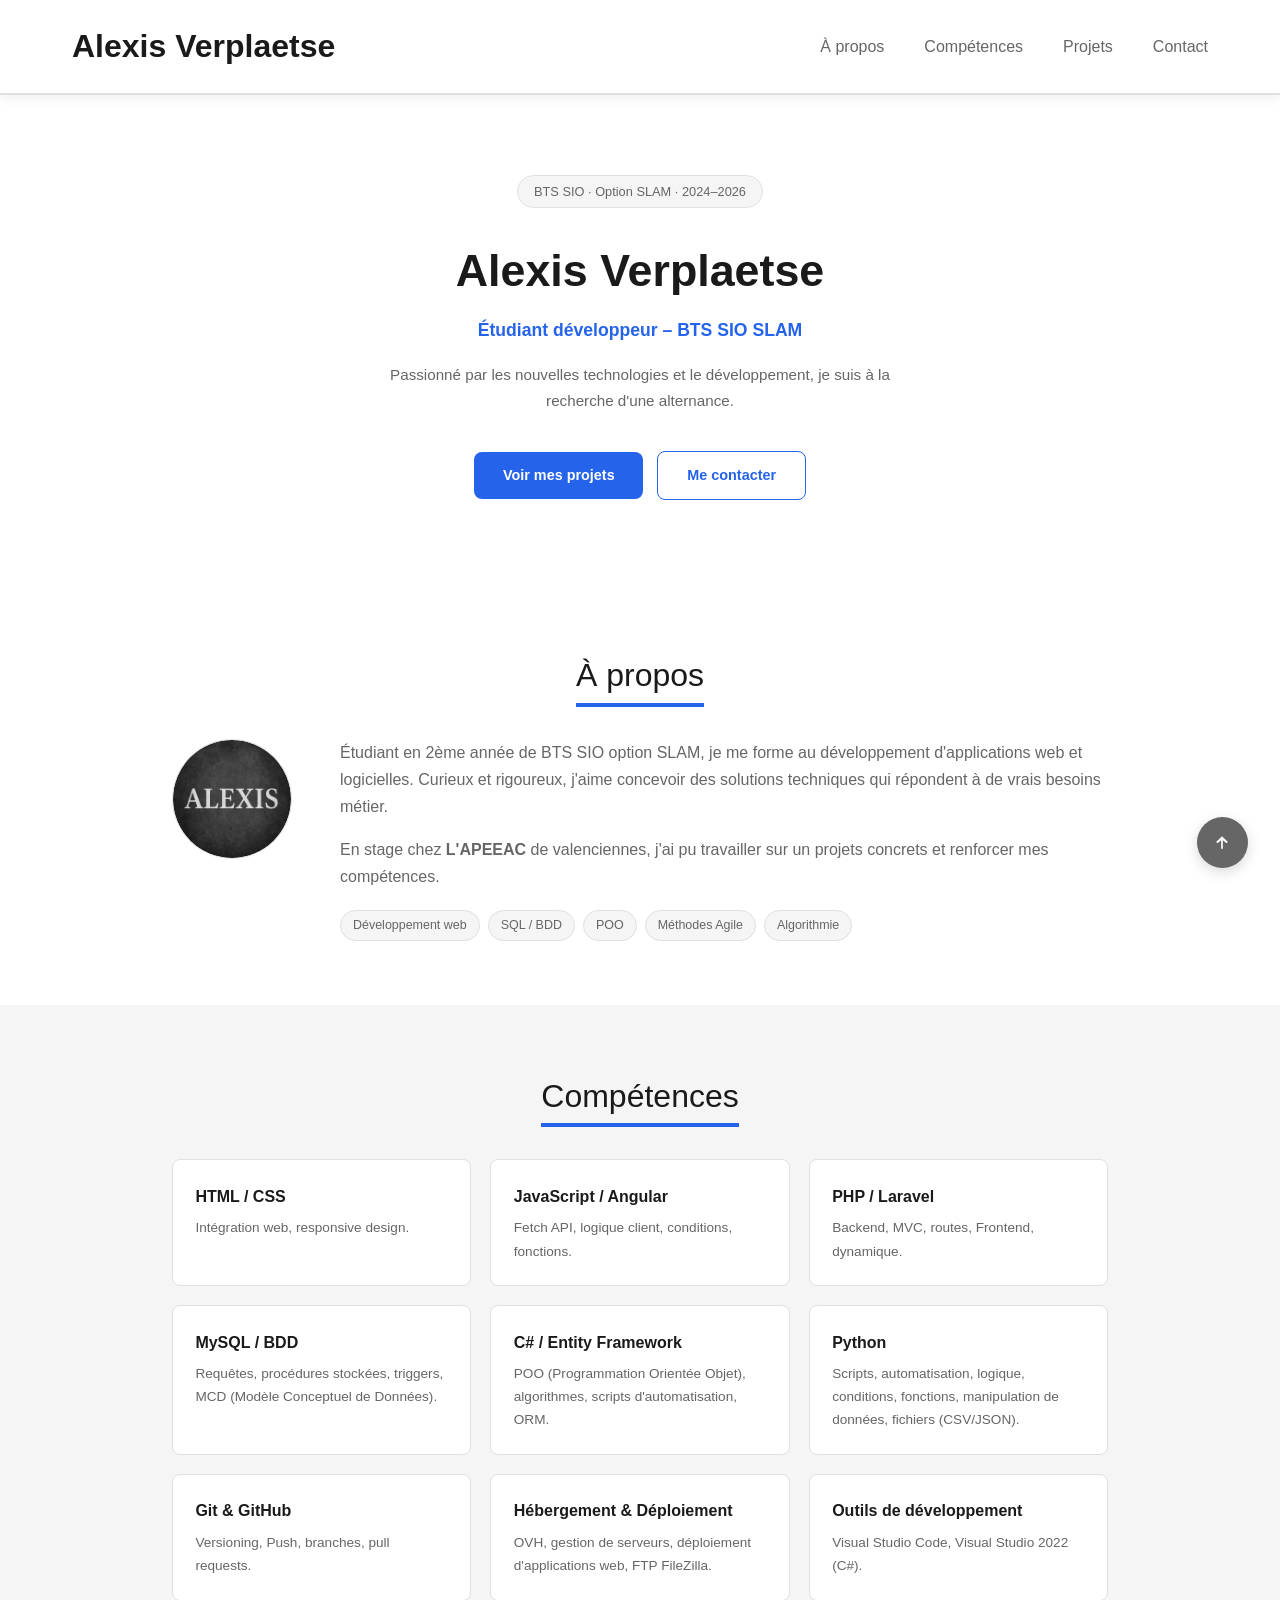
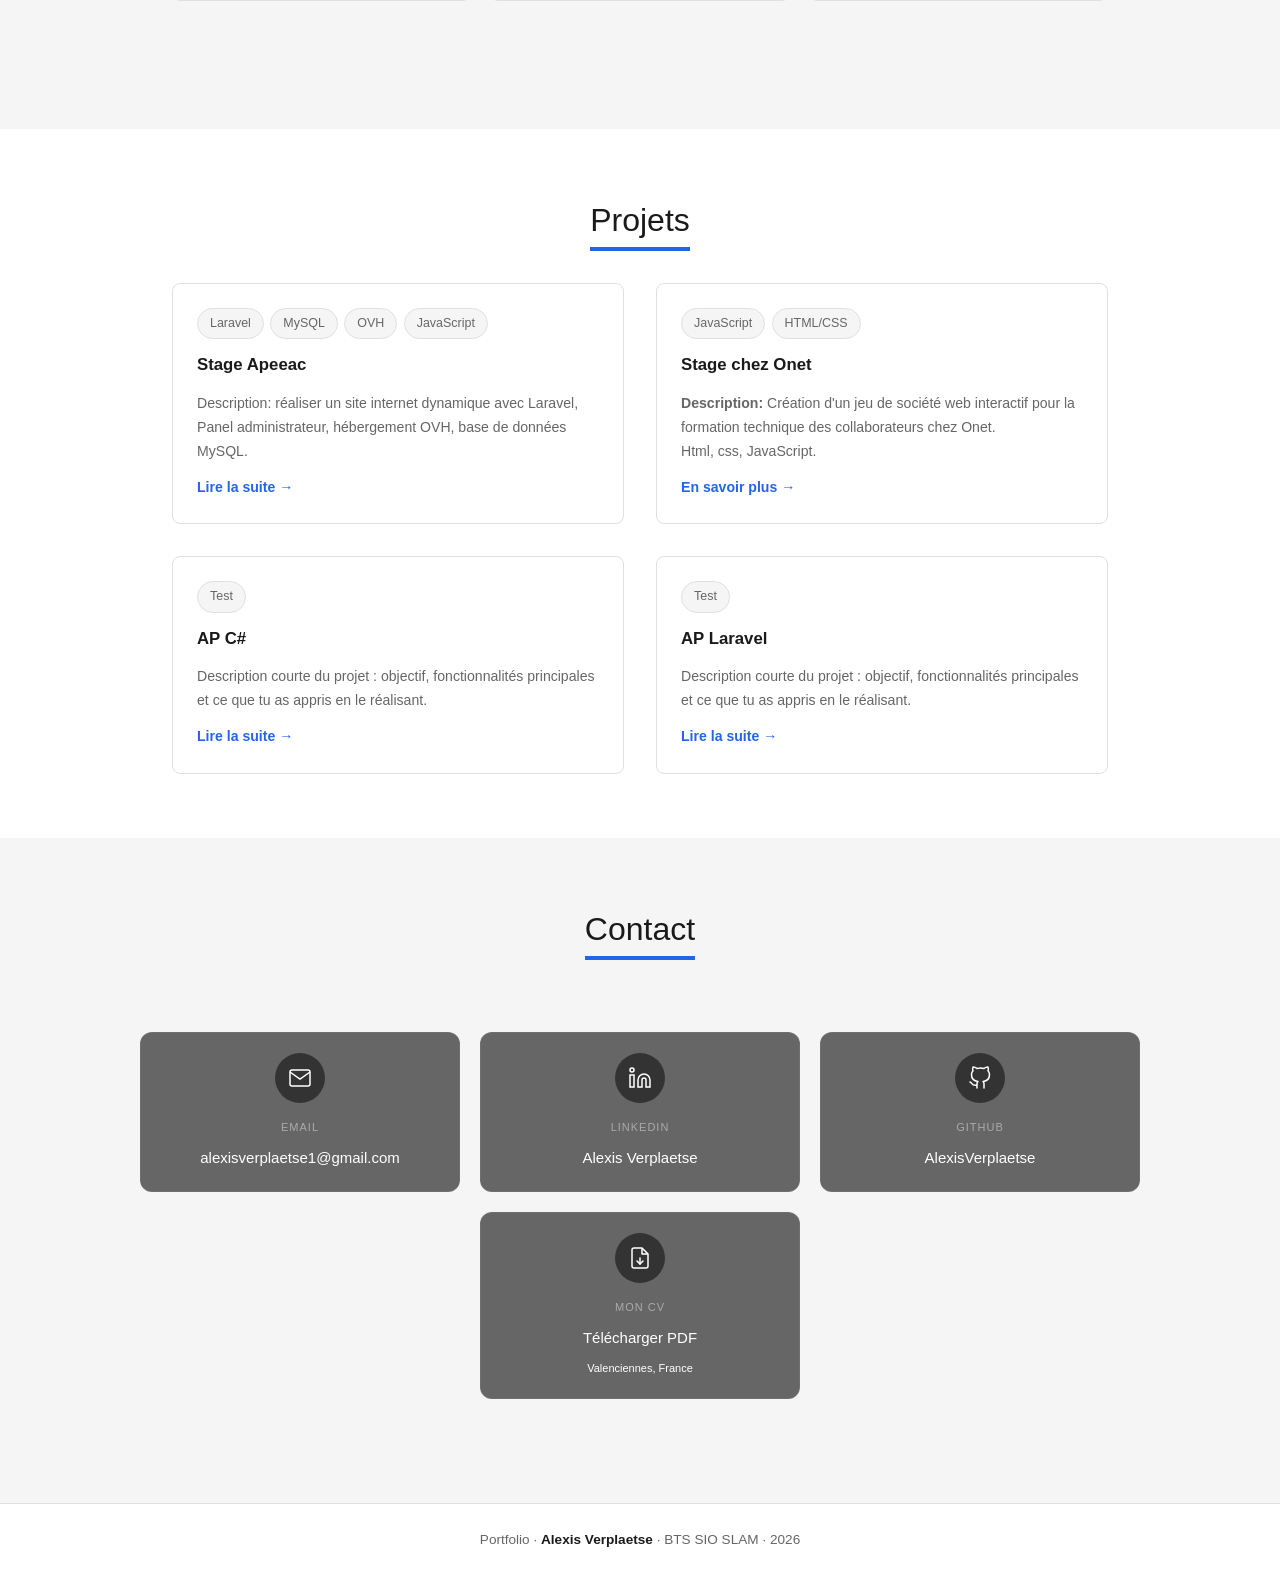
==== index.html @ 1837bb07 "ajout du projet ap laravel" ====
<!DOCTYPE html>
<html lang="fr">
<head>
  <meta charset="UTF-8" />
  <meta name="viewport" content="width=device-width, initial-scale=1.0" />
  <title>Portfolio – Alexis Verplaetse</title>

  <link id="theme-link" rel="stylesheet" href="style/style.css" />
  <meta name="description" content="Portfolio de Alexis Verplaetse, développeur web.">
  <meta name="keywords" content="portfolio, développeur web, Alexis Verplaetse">
  <meta name="author" content="Alexis Verplaetse">
</head>
<body>

  <!-- NAVIGATION -->
  <nav>
    <div class="nav-inner">
      <span class="nav-logo">Alexis Verplaetse</span>
      <ul>
        <li><a href="#apropos">À propos</a></li>
        <li><a href="#competences">Compétences</a></li>
        <li><a href="#projets">Projets</a></li>
        <li><a href="#contact">Contact</a></li>
      </ul>
    </div>
  </nav>

  <!-- HERO -->
  <header id="hero">
    <p class="hero-badge">BTS SIO · Option SLAM · 2024–2026</p>
    <h1>Alexis Verplaetse</h1>
    <p class="hero-sub">Étudiant développeur – BTS SIO SLAM</p>
    <p class="hero-desc">Passionné par les nouvelles technologies et le développement, je suis à la recherche d'une alternance.</p>
    <a href="#projets" class="btn">Voir mes projets</a>
    <a href="#contact" class="btn btn-outline">Me contacter</a>
  </header>

  <!-- À PROPOS -->
  <section id="apropos">
    <h2>À propos</h2>
    <div class="apropos-inner">
      <div class="avatar"><img src="image/Alexis.png" alt="Alexis Verplaetse"></div>
      <div>
        <p>Étudiant en 2ème année de BTS SIO option SLAM, je me forme au développement
          d'applications web et logicielles. Curieux et rigoureux, j'aime concevoir
          des solutions techniques qui répondent à de vrais besoins métier.</p>
        <p>En stage chez <strong>L'APEEAC</strong> de valenciennes, j'ai pu
          travailler sur un projets concrets et renforcer mes compétences.</p>
        <div class="tags">
          <span class="tag">Développement web</span>
          <span class="tag">SQL / BDD</span>
          <span class="tag">POO</span>
          <span class="tag">Méthodes Agile</span>
          <span class="tag">Algorithmie</span>
        </div>
      </div>
    </div>
  </section>

  <!-- COMPÉTENCES -->
  <section id="competences" class="section-alt">
    <h2>Compétences</h2>
    <div class="skills-grid">

      <div class="skill-card">
        <h3>HTML / CSS</h3>
        <p>Intégration web, responsive design.</p>
      </div>

      <div class="skill-card">
        <h3>JavaScript / Angular</h3>
        <p>Fetch API, logique client, conditions, fonctions.</p>
      </div>

      <div class="skill-card">
        <h3>PHP / Laravel</h3>
        <p>Backend, MVC, routes, Frontend, dynamique.</p>
      </div>

      <div class="skill-card">
        <h3>MySQL / BDD</h3>
        <p>Requêtes, procédures stockées, triggers, MCD (Modèle Conceptuel de Données).</p>
      </div>

      <div class="skill-card">
        <h3>C# / Entity Framework</h3>
        <p>POO (Programmation Orientée Objet), algorithmes, scripts d'automatisation, ORM.</p>
      </div>

      <div class="skill-card">
        <h3>Python</h3>
        <p>Scripts, automatisation, logique, conditions, fonctions, manipulation de données, fichiers (CSV/JSON).</p>
      </div>

      <div class="skill-card">
        <h3>Git & GitHub</h3>
        <p>Versioning, Push, branches, pull requests.</p>
      </div>

      <div class="skill-card">
        <h3>Hébergement & Déploiement</h3>
        <p>OVH, gestion de serveurs, déploiement d'applications web, FTP FileZilla.</p>
      </div>

      <div class="skill-card">
        <h3>Outils de développement</h3>
        <p>Visual Studio Code, Visual Studio 2022 (C#).</p>
      </div>

    </div>
  </section>

  <!-- PROJETS -->
  <section id="projets">
    <h2>Projets</h2>
    <div class="projects-grid">

      <div class="project-card">
        <div class="project-tags">
          <span class="tag">Laravel</span>
          <span class="tag">MySQL</span>
          <span class="tag">OVH</span>
          <span class="tag">JavaScript</span>
        </div>
        <h3>Stage Apeeac</h3>
        <p>Description: réaliser un site internet dynamique avec Laravel, Panel administrateur, hébergement OVH, base de données MySQL.</p>
        <a class="link" onclick="openModal('modal1')">Lire la suite →</a>
      </div>

      <div class="project-card">
        <div class="project-tags">
          <span class="tag">JavaScript</span>
          <span class="tag">HTML/CSS</span>
        </div>
        <h3>Stage chez Onet</h3>
        <p>
          <strong>Description:</strong> Création d'un jeu de société web interactif pour la formation technique des collaborateurs chez Onet.<br>
          Html, css, JavaScript.
        </p>
        <a class="link" onclick="openModal('modal2')">En savoir plus →</a>
      </div>

      <div class="project-card">
        <div class="project-tags">
          <span class="tag">Test</span>
        </div>
        <h3>AP C#</h3>
        <p>Description courte du projet : objectif, fonctionnalités principales
          et ce que tu as appris en le réalisant.</p>
        <a class="link" onclick="openModal('modal3')">Lire la suite →</a>
      </div>

      <div class="project-card">
        <div class="project-tags">
          <span class="tag">Test</span>
        </div>
        <h3>AP Laravel</h3>
        <p>Description courte du projet : objectif, fonctionnalités principales
          et ce que tu as appris en le réalisant.</p>
        <a class="link" onclick="openModal('modal4')">Lire la suite →</a>
      </div>

    </div>
  </section>

  <!-- CONTACT -->
  <section id="contact" class="section-alt">
    <h2>Contact</h2>
    <div class="contact-inner">

      <div class="contact-cards">

        <!-- Email -->
        <div class="contact-card" onclick="window.location.href='mailto:alexisverplaetse1@gmail.com'">
          <div class="contact-icon">
            <svg width="22" height="22" viewBox="0 0 24 24" fill="none">
              <path d="M4 4h16c1.1 0 2 .9 2 2v12c0 1.1-.9 2-2 2H4c-1.1 0-2-.9-2-2V6c0-1.1.9-2 2-2z" stroke="white" stroke-width="1.5"/>
              <polyline points="22,6 12,13 2,6" stroke="white" stroke-width="1.5"/>
            </svg>
          </div>
          <p class="contact-label">Email</p>
          <a href="mailto:alexisverplaetse1@gmail.com" class="contact-value">alexisverplaetse1@gmail.com</a>
        </div>

        <!-- LinkedIn -->
        <div class="contact-card" onclick="window.open('https://www.linkedin.com/in/alexis-verplaetse-bba188349/', '_blank')">
          <div class="contact-icon">
            <svg width="22" height="22" viewBox="0 0 24 24" fill="none">
              <path d="M16 8a6 6 0 016 6v7h-4v-7a2 2 0 00-2-2 2 2 0 00-2 2v7h-4v-7a6 6 0 016-6z" stroke="white" stroke-width="1.5"/>
              <rect x="2" y="9" width="4" height="12" stroke="white" stroke-width="1.5"/>
              <circle cx="4" cy="4" r="2" stroke="white" stroke-width="1.5"/>
            </svg>
          </div>
          <p class="contact-label">LinkedIn</p>
          <a href="https://www.linkedin.com/in/alexis-verplaetse-bba188349/" target="_blank" rel="noopener noreferrer" class="contact-value">Alexis Verplaetse</a>
        </div>

        <!-- GitHub -->
        <div class="contact-card" onclick="window.open('https://github.com/AlexisVerplaetse', '_blank')">
          <div class="contact-icon">
            <svg width="22" height="22" viewBox="0 0 24 24" fill="none">
              <path d="M9 19c-5 1.5-5-2.5-7-3m14 6v-3.87a3.37 3.37 0 00-.94-2.61c3.14-.35 6.44-1.54 6.44-7A5.44 5.44 0 0020 4.77 5.07 5.07 0 0019.91 1S18.73.65 16 2.48a13.38 13.38 0 00-7 0C6.27.65 5.09 1 5.09 1A5.07 5.07 0 005 4.77a5.44 5.44 0 00-1.5 3.78c0 5.42 3.3 6.61 6.44 7A3.37 3.37 0 009 18.13V22" stroke="white" stroke-width="1.5" stroke-linecap="round" stroke-linejoin="round"/>
            </svg>
          </div>
          <p class="contact-label">GitHub</p>
          <a href="https://github.com/AlexisVerplaetse" target="_blank" rel="noopener noreferrer" class="contact-value">AlexisVerplaetse</a>
        </div>

        <!-- CV -->
        <div class="contact-card" onclick="window.open('image/Alexis_verplaetse.pdf', '_blank')">
          <div class="contact-icon">
            <svg width="22" height="22" viewBox="0 0 24 24" fill="none">
              <path d="M14 2H6a2 2 0 00-2 2v16a2 2 0 002 2h12a2 2 0 002-2V8z" stroke="white" stroke-width="1.5" stroke-linejoin="round"/>
              <polyline points="14,2 14,8 20,8" stroke="white" stroke-width="1.5" stroke-linejoin="round"/>
              <line x1="12" y1="18" x2="12" y2="12" stroke="white" stroke-width="1.5" stroke-linecap="round"/>
              <polyline points="9,15 12,18 15,15" stroke="white" stroke-width="1.5" stroke-linecap="round" stroke-linejoin="round"/>
            </svg>
          </div>
          <p class="contact-label">Mon CV</p>
          <a href="image/Alexis_verplaetse.pdf" target="_blank" rel="noopener noreferrer" class="contact-value">Télécharger PDF</a>
          <p class="contact-location"> Valenciennes, France</p>
        </div>

      </div>
    </div>
  </section>

  <button id="scrollTopBtn" onclick="scrollToTop()">
    <svg width="75" height="75" viewBox="0 0 24 24">
      <path d="M12 5l7 7-1.4 1.4L13 9.8V20h-2V9.8L6.4 13.4 5 12z"/>
    </svg>
  </button>

  <!-- Easter egg image -->
  <img id="easterImg" src="image/easter_egg/easterImg.jpg" style="display:none; position:fixed; top:50%; left:50%; transform:translate(-50%, -50%); width:100%;">
  <audio id="screamer">
    <source src="image/easter_egg/Scary.mp3" type="audio/mpeg">
    Ton navigateur ne supporte pas l'audio.
  </audio>
  <img id="easterImg2" src="image/easter_egg/meme1.jpg" style="display:none; position:fixed; top:50%; left:50%; transform:translate(-50%, -50%); width:100%;">
  <audio id="memeSound">
    <source src="image/easter_egg/memeSound.mp3" type="audio/mpeg">
    Ton navigateur ne supporte pas l'audio.
  </audio>

  <!-- Les Modal -->

  <!-- Modal1 : Projet Stage APEEAC -->
  <div id="modal1" class="modal">
    <div class="modal-content">

      <span class="close" onclick="closeModal('modal1')">&times;</span>

      <h2>Stage – Développement Web pour l'APEEAC (Valenciennes)</h2>
      <br><br>
      <p>
        <button class="btn" onclick="window.open('https://apeeacvalenciennes.fr/', '_blank')">
          Redirection vers le site de l'APEEAC de Valenciennes
        </button>
      </p>
      <p>
        <br><br>
        Durant mon stage au sein de l'APEEAC de Valenciennes, j'ai participé à la conception et au développement
        d'un site web dynamique permettant de gérer et de publier différentes informations destinées aux utilisateurs.
        <br><br>
        Ce projet m'a permis de mettre en pratique mes compétences en développement web, en gestion de base de données
        ainsi qu'en structuration d'une application complète.
        <br> J'ai également pu découvrir les différentes étapes
        d'un projet réel : analyse des besoins, conception de la base de données, développement et mise en place
        des fonctionnalités.
      </p>

      <p>
        Cette expérience m'a appris à travailler sur un projet concret, à respecter des contraintes techniques
        et organisationnelles, ainsi qu'à collaborer avec une équipe.
      </p>

      <br>

      <h3>Conception de la base de données</h3>

      <p>
        Avant de commencer le développement du site, la base de données a été conçue à l'aide d'un
        <strong>MCD (Modèle Conceptuel de Données)</strong>.
        <br><br>
        Le MCD permet de structurer les informations nécessaires au fonctionnement du site en identifiant
        les différentes entités, leurs attributs ainsi que les relations entre elles.
        <br>Cette étape est essentielle
        pour organiser correctement les données et faciliter le développement de l'application.
      </p>

      <img src="image/apeeac/apeeac_mcd.png" class="modal-image">

      <br>

      <h3>Interface utilisateur</h3>

      <p>
        Le site propose une interface simple et accessible permettant aux utilisateurs de consulter
        les informations disponibles et d'accéder aux différentes fonctionnalités du service.<br>
        Voici un aperçu de la page d'accueil du site du point de vue d'un utilisateur.
      </p>

      <img src="image/apeeac/user_accueil.png" class="modal-image">

      <br>

      <h3>Fonctionnalités dynamiques</h3>

      <p>
        Plusieurs fonctionnalités dynamiques ont été développées afin de permettre l'affichage
        et la gestion des données directement depuis la base de données.
      </p>

      <img src="image/apeeac/dynamique_tableaux.png" class="modal-image">

      <br>

      <h3>Système de petites annonces</h3>

      <p>
        Le site intègre également un système permettant aux utilisateurs de publier et consulter
        des petites annonces via un formulaire dédié.
      </p>

      <img src="image/apeeac/formulaire_anonce.png" class="modal-image">
      <img src="image/apeeac/petite_anonce.png" class="modal-image">
      <img src="image/apeeac/visuel_petiteanonce.png" class="modal-image">

      <br>

      <h3>Interface d'administration</h3>

      <p>
        Une interface d'administration a été développée afin de permettre aux administrateurs de gérer le contenu du site ainsi que les différentes données présentes dans la base de données.<br>
        Cette interface est accessible uniquement aux administrateurs. <br>
        Elle leur permet d'ajouter, de modifier ou de supprimer des visuels pour l'utilisateurs ainsi que de gérer les différentes sections du site. <br>
        Par exemple, les administrateurs peuvent ajouter des archives et des évènements, gérer les petites annonces, ou encore changer les couleurs du site.
      </p>

      <img src="image/apeeac/admin_paneaux.png" class="modal-image">
      <img src="image/apeeac/admin_accueil.png" class="modal-image">

    </div>
  </div>

  <!-- Modal2 : Projet Stage Onet -->
  <div id="modal2" class="modal">
    <div class="modal-content">

      <span class="close" onclick="closeModal('modal2')">&times;</span>

      <h2>Stage – Développement d'un Jeu de Formation Web pour Onet</h2>
      <br><br>
      <p>
        Durant mon stage de première année au sein d'Onet, groupe spécialisé dans les services de propreté,
        j'ai été chargé de numériser un outil de formation interne.
        <br><br>
        L'objectif était de transformer un support de formation classique en un <strong>jeu de société web interactif</strong>,
        permettant aux collaborateurs de réviser les règles d'hygiène et de sécurité de façon ludique et engageante.
      </p>

      <p>
        Ce projet m'a permis de découvrir les différentes étapes d'un développement web complet :
        analyse des besoins du client, conception de la logique applicative, développement des fonctionnalités
        et livraison d'une solution fonctionnelle dans les délais impartis.
      </p>

      <br>

      <h3>Plateau de jeu et logique de déplacement</h3>

      <p>
        J'ai développé le lancer de dés, le déplacement des pions sur la page web
      </p>

      <img src="image/Onet/Base.PNG" class="modal-image">
      <br><br>
      <p>
        Faire un bouton pour générer un nombre aléatoire entre 1 et 6 pour simuler le lancer de dés et l'afficher à l'écran.
      </p>
      <img src="image/Onet/dee.PNG" class="modal-image">

      <br>

      <h3>Module Quiz</h3>

      <p>
        Un système de questions dynamiques a été intégré au jeu.
        <br><br>
        Les questions sont tirées aléatoirement en fonction de la catégorie choisie.
      </p>

      <img src="image/Onet/question.PNG" class="modal-image"><br><br>
      <p>
        Les réponses sont validées en temps réel, <br>
        ce qui permet un retour immédiat sur les connaissances
        des collaborateurs en matière d'hygiène et de sécurité.
      </p>
      <img src="image/Onet/visuel_question.PNG" class="modal-image">

      <br><br>

      <h3>Tableau des scores</h3>

      <p>
        Afin d'encourager la participation et la compétition entre collègues,
        un classement des scores a été mis en place.
        <br><br>
        Ce tableau permet de suivre les performances de chaque joueur
        et d'animer les sessions de formation de manière conviviale.
      </p>
      <img src="image/Onet/Classement.PNG" class="modal-image">
      <br>

      <h3>Compétences mobilisées</h3>

      <p>
        Ce projet m'a permis de développer plusieurs compétences clés en développement web :
        algorithmique JavaScript, programmation orientée objet, structuration de données,
        ainsi que la gestion d'un projet de A à Z face à un besoin client concret.
        <br><br>
        Il s'agissait de ma première expérience de développement d'une application web complète,
        et elle a constitué une étape fondatrice dans mon apprentissage du développement.
      </p>

    </div>
  </div>

  <!-- Modal3 : Projet -->
  <div id="modal3" class="modal">
    <div class="modal-content">

      <span class="close" onclick="closeModal('modal3')">&times;</span>

      <h2>AP C#</h2>
      <br><br>
      <p>
        Description courte du projet : objectif, fonctionnalités principales
        et ce que tu as appris en le réalisant.
      </p>
      <img src="image/Ap/csharp/Form_con.png" class="modal-image">
      <img src="image/Ap/csharp/Form_liste.png" class="modal-image">

    </div>
  </div>

 <!-- Modal4 : Projet AP Laravel -->
  <div id="modal4" class="modal">
    <div class="modal-content">

      <span class="close" onclick="closeModal('modal4')">&times;</span>

      <h2>AP – Gestion des Praticiens avec Laravel</h2>
      <br><br>

      <p>
        Ce projet a été réalisé dans le cadre d'une activité pratique en deuxième année de BTS SIO.
        <br><br>
        L'objectif était de développer une application web avec le framework <strong>Laravel</strong>,
        connectée à une base de données de praticiens, permettant à un administrateur de gérer
        les informations des praticiens et de calculer automatiquement leur rémunération.
      </p>

      <p>
        Ce projet m'a permis de prendre en main Laravel pour la première fois : routing, contrôleurs,
        modèles Eloquent, vues Blade et gestion de l'authentification. Une expérience concrète du
        développement full-stack avec un framework professionnel.
      </p>

      <br>

      <h3>Connexion administrateur</h3>

      <p>
        L'accès à l'application est sécurisé : seul un administrateur authentifié peut consulter
        et modifier les données des praticiens.
        <br><br>
        La gestion de l'authentification a été mise en place grâce au système intégré de Laravel.
      </p>

      <img src="image/Ap/Laravel/Con_laravel.png" class="modal-image">

      <br>

      <h3>Liste des praticiens</h3>

      <p>
        Une fois connecté, l'administrateur accède à la liste complète des praticiens
        enregistrés dans la base de données.
        <br><br>
        Chaque entrée affiche les informations essentielles du praticien ainsi que son ancienneté.
      </p>

      <img src="image/Ap/Laravel/liste_laravel.png" class="modal-image">

      <br>

      <h3>Modification des années d'ancienneté</h3>

      <p>
        L'administrateur peut modifier les années d'ancienneté de chaque praticien directement
        depuis l'interface.
        <br><br>
        Cette modification entraîne un <strong>recalcul automatique</strong> du salaire mensuel
        et annuel du praticien, selon les règles métier définies.
      </p>

      <img src="image/Ap/Laravel/pers_laravel.png" class="modal-image">

      <br>

      <h3>Démonstration</h3>

      <p>
        Voici une démonstration complète du fonctionnement de l'application,
        de la connexion administrateur jusqu'à la mise à jour des données d'un praticien.
      </p>

      <video autoplay loop muted playsinline>
        <source src="image/gif/AP_laravel.mp4" type="video/mp4">
        Ton navigateur ne supporte pas la vidéo.
      </video>

      <br>

      <h3>Compétences mobilisées</h3>

      <p>
        Ce projet m'a permis d'acquérir de nombreuses compétences en développement web moderne :
        prise en main du framework <strong>Laravel</strong>, structuration d'une application MVC,
        création de vues dynamiques avec <strong>Blade</strong>.
        <br><br>
        Il m'a également confronté à une logique métier concrète : lier des données à des règles
        de calcul automatique, ce qui m'a appris à penser l'architecture d'une application
        au-delà du simple affichage.
      </p>

    </div>
  </div>

  <!-- Fin des modal -->

  <!-- FOOTER -->
  <footer>
    <p>Portfolio · <strong>Alexis Verplaetse</strong> · BTS SIO SLAM · 2026</p>
  </footer>

  <script src="script/script.js"></script>
</body>
</html>
---- style/style.css ----
/* ── VARIABLES ─────────────────────────── */
:root {
  --bg:       #ffffff;
  --violet:   #7c3aed;
  --jaune:    #fbbf24;
  --orange:   #f97316;
  --rose:    #ec4899;
  --vert:    #22c55e;
  --surface:  #f5f5f5;
  --border:   #e0e0e0;
  --text:     #1a1a1a;
  --muted:    #666666;
  --accent:   #2563eb;
  --gris_bleu: #0011ff;
  --accent-dark: #1d4ed8;
  --font:     'Segoe UI', Arial, sans-serif;
  --red:     #e53e3e;
  --black_blue: #1a1a1a;
  --radius:   8px;
  --transition: 0.25s cubic-bezier(0.4, 0, 0.2, 1);
  --shadow:   0 2px 12px rgba(0, 0, 0, 0.08);
}

/* ── RESET ─────────────────────────────── */
*, *::before, *::after {
  margin: 0;
  padding: 0;
  box-sizing: border-box;
}

html {
  scroll-behavior: smooth;
}

body {
  font-family: var(--font);
  font-size: 16px;
  color: var(--text);
  background: var(--bg);
  line-height: 1.7;
}

h2 {
  text-align: center;
  font-size: 2rem;
  font-weight: 500;
  border-bottom: 4px solid var(--accent);
  width: fit-content;
  margin-inline: auto; 
  margin-bottom: 2rem;
}

/* ── NAVIGATION ────────────────────────── */
nav {
  background: var(--bg);
  border-bottom: 2px solid var(--border);
  position: sticky;
  top: 0;
  left: 0;
  width: 100%;
  z-index: 1000;
  box-shadow: var(--shadow);
}

.nav-inner {
  max-width: 1200px;
  margin: 0 auto;
  padding: 1.2rem 2rem;
  display: flex;
  align-items: center;
  justify-content: space-between;
}

.nav-logo {
  font-weight: 700;
  font-size: 2rem;
  color: var(--text);
  text-decoration: none;
}

nav ul {
  list-style: none;
  display: flex;
  gap: 2.5rem;
}

nav a {
  text-decoration: none;
  color: var(--muted);
  font-size: 1rem;
  font-weight: 500;
  transition: color var(--transition);
  position: relative;
}

nav a::after {
  content: '';
  position: absolute;
  bottom: -3px;
  left: 0;
  width: 0;
  height: 2px;
  background: var(--accent);
  transition: width var(--transition);
}

nav a:hover {
  color: var(--text);
}

nav a:hover::after {
  width: 100%;
}

/* ── SECTIONS ──────────────────────────── */
section, header {
  max-width: 1000px;
  margin: 0 auto;
  padding: 4rem 2rem;
}

.section-alt {
  background: var(--surface);
  max-width: 100%;
}

.section-alt > * {
  max-width: 1000px;
  margin-left: auto;
  margin-right: auto;
}



p {
  color: var(--muted);
  margin-bottom: 1rem;
}

/* ── HERO ──────────────────────────────── */
#hero {
  text-align: center;
  padding: 5rem 2rem;
}

.hero-badge {
  display: inline-block;
  background: var(--surface);
  border: 1px solid var(--border);
  border-radius: 100px;
  padding: 0.3rem 1rem;
  font-size: 0.8rem;
  color: var(--muted);
  margin-bottom: 1.5rem;
}

#hero h1 {
  font-size: 2.8rem;
  font-weight: 700;
  color: var(--text);
  margin-bottom: 0.5rem;
}

.hero-sub {
  font-size: 1.1rem;
  color: var(--accent);
  font-weight: 600;
  margin-bottom: 1rem;
}

.hero-desc {
  max-width: 500px;
  margin: 0 auto 2rem;
  font-size: 0.95rem;
}

/* ── BOUTONS ───────────────────────────── */
.btn {
  display: inline-block;
  background: var(--accent);
  color: #fff;
  text-decoration: none;
  padding: 0.7rem 1.8rem;
  border-radius: var(--radius);
  font-size: 0.9rem;
  font-weight: 600;
  border: none;
  cursor: pointer;
  margin: 0.3rem;
  transition: background var(--transition), transform var(--transition), box-shadow var(--transition);
}

.btn:hover {
  background: var(--gris_bleu);
  transform: translateY(-2px);
  box-shadow: 0 4px 14px rgba(37, 99, 235, 0.35);
}

.btn-outline {
  background: transparent;
  color: var(--accent);
  border: 1.5px solid var(--accent);
}

.btn-outline:hover {
  background: var(--accent);
  color: #fff;
}

/* ── À PROPOS ──────────────────────────── */
.apropos-inner {
  display: flex;
  gap: 3rem;
  align-items: flex-start;
}

.avatar {
  background: var(--surface);
  border: 1px solid var(--border);
  border-radius: 50%;
  width: 120px;
  height: 120px;
  display: flex;
  align-items: center;
  justify-content: center;
  flex-shrink: 0;
  overflow: hidden;
}

.avatar img {
  width: 100%;
  height: 100%;
  object-fit: cover;
  border-radius: 50%;
}

.tags {
  display: flex;
  flex-wrap: wrap;
  gap: 0.5rem;
  margin-top: 1.2rem;
}

.tag {
  background: var(--surface);
  border: 1px solid var(--border);
  color: var(--muted);
  font-size: 0.78rem;
  padding: 0.25rem 0.75rem;
  border-radius: 100px;
  transition: border-color var(--transition), color var(--transition);
}

.tag:hover {
  border-color: var(--accent);
  color: var(--accent);
}

/* ── COMPÉTENCES ───────────────────────── */
.skills-grid {
  display: grid;
  grid-template-columns: repeat(auto-fill, minmax(280px, 1fr));
  gap: 1.2rem;
  padding: 0 2rem 4rem;
  max-width: 1000px;
  margin: 0 auto;
}

.skill-card {
  background: var(--bg);
  border: 1px solid var(--border);
  border-radius: var(--radius);
  padding: 1.4rem;
  transition: box-shadow var(--transition), border-color var(--transition), transform var(--transition);
}

.skill-card:hover {
  box-shadow: var(--shadow);
  border-color: var(--accent);
  transform: translateY(-2px);
}

.skill-card h3 {
  font-size: 1rem;
  font-weight: 700;
  color: var(--text);
  margin-bottom: 0.4rem;
}

.skill-card p {
  font-size: 0.85rem;
  margin: 0;
}

/* ── PROJETS ───────────────────────────── */
.projects-grid {
  display: grid;
  grid-template-columns: repeat(auto-fill, minmax(300px, 1fr));
  gap: 2rem;
}

.project-card {
  border: 1px solid var(--border);
  border-radius: var(--radius);
  padding: 1.5rem;
  display: flex;
  flex-direction: column;
  gap: 0.75rem;
  transition: box-shadow var(--transition), border-color var(--transition), transform var(--transition);
}

.project-card:hover {
  box-shadow: var(--shadow);
  border-color: var(--accent);
  transform: translateY(-2px);
}

.project-card h3 {
  font-size: 1.05rem;
  font-weight: 700;
  color: var(--text);
}

.project-card p {
  font-size: 0.88rem;
  flex: 1;
  margin: 0;
}

.project-tags {
  display: flex;
  flex-wrap: wrap;
  gap: 0.4rem;
}

.link {
  color: var(--accent);
  text-decoration: none;
  font-size: 0.88rem;
  font-weight: 600;
  cursor: pointer;
  transition: color var(--transition);
}

.link:hover {
  color: var(--accent-dark);
  text-decoration: underline;
}

/* ── CONTACT ───────────────────────────── */
.contact-inner {
  display: flex;
  flex-direction: column;
  align-items: center;
  gap: 1.5rem;
}

.contact-cards {
  display: flex;
  gap: 20px;
  flex-wrap: wrap;
  justify-content: center;
  margin: 40px 0;
}

.contact-card {
  position: relative;
  background: #666666;
  border: 1px solid rgba(255, 255, 255, 0.06);
  border-radius: 12px;
  padding: 20px 25px;
  width: 20rem;
  text-align: center;
  cursor: pointer;
  overflow: hidden;
  transition: transform 0.3s cubic-bezier(0.4, 0, 0.2, 1),
              box-shadow 0.3s cubic-bezier(0.4, 0, 0.2, 1),
              border-color 0.3s cubic-bezier(0.4, 0, 0.2, 1);
}

.contact-card::before {
  content: "";
  position: absolute;
  inset: 0;
  background: radial-gradient(circle at 50% 0%, rgba(74, 144, 226, 0.2), transparent 70%);
  opacity: 0;
  transition: opacity 0.3s cubic-bezier(0.4, 0, 0.2, 1);
  pointer-events: none;
}

.contact-card:hover {
  transform: translateY(-5px);
  border-color: rgba(74, 144, 226, 0.3);
  box-shadow: 0 8px 24px rgba(0, 0, 0, 0.4), 0 0 20px rgba(74, 144, 226, 0.2);
}

.contact-card:hover::before {
  opacity: 1;
}

.contact-icon {
  background: #333;
  width: 50px;
  height: 50px;
  margin: 0 auto 15px auto;
  display: flex;
  align-items: center;
  justify-content: center;
  border-radius: 50%;
  transition: background 0.3s cubic-bezier(0.4, 0, 0.2, 1),
              transform 0.3s cubic-bezier(0.4, 0, 0.2, 1);
}

.contact-card:hover .contact-icon {
  background: #dddddd;
  transform: scale(1.08);
}

.contact-icon svg {
  stroke: white;
  width: 24px;
  height: 24px;
}

.contact-label {
  font-size: 11px;
  color: #aaa;
  margin: 5px 0;
  text-transform: uppercase;
  letter-spacing: 1px;
}

.contact-value {
  font-size: 15px;
  color: #fff;
  text-decoration: none;
  word-wrap: break-word;
  display: inline-block;
  margin-top: 3px;
  transition: color 0.3s cubic-bezier(0.4, 0, 0.2, 1);
}

.contact-value:hover {
  color: #dddddd;
}

.contact-card .contact-location {
  font-size: 11px;
  color: #ffffff;
  margin: 8px 0 0;
}

/* ── FOOTER ────────────────────────────── */
footer {
  text-align: center;
  padding: 1.5rem 2rem;
  border-top: 1px solid var(--border);
  font-size: 0.85rem;
  color: var(--muted);
}

footer strong {
  color: var(--text);
}

/* ── BOUTON SCROLL TO TOP ───────────────── */
#scrollTopBtn {
  position: fixed;
  bottom: 2rem;
  right: 2rem;
  background: var(--muted);
  color: #fff;
  border: none;
  border-radius: 50%;
  width: 3.2rem;
  height: 3.2rem;
  display: flex;
  align-items: center;
  justify-content: center;
  cursor: pointer;
  box-shadow: 0 4px 14px rgba(0, 0, 0, 0.15);
  transition: background var(--transition), transform var(--transition), box-shadow var(--transition);
}

#scrollTopBtn:hover {
  background: #1a1a1a;
  transform: translateY(-3px);
  box-shadow: 0 6px 18px rgba(0, 0, 0, 0.25);
}

#scrollTopBtn svg {
  fill: white;
  width: 20px;
  height: 20px;
  transition: transform var(--transition);
}

#scrollTopBtn:hover svg {
  transform: translateY(-3px);
}

/* ── MODAL ────────────────────────────── */
.modal {
  display: none;
  position: fixed;
  inset: 0;
  background: rgba(0, 0, 0, 0.8);
  justify-content: center;
  align-items: center;
  padding: 20px;
  z-index: 2000;
  backdrop-filter: blur(4px);
}

.modal.active {
  display: flex;
}

.modal-content {
  background: #fff;
  border-radius: 12px;
  width: 90vw;
  height: 90vh;
  padding: 30px;
  overflow-y: auto;
  position: relative;
  animation: fadeIn 0.3s ease;
  box-shadow: 0 20px 60px rgba(0, 0, 0, 0.3);
}

.modal-content p {
  color: var(--text);
  font-size: 0.95rem;
  margin-bottom: 1.2rem;
  text-align: center;
}

.modal-content h3 {
  font-size: 1.2rem;
  font-weight: 700;
  color: var(--text);
  margin-bottom: 1rem;
  text-align: center;
}

.modal-content h2 {
  text-align: center;
  font-size: 1.6rem;
  font-weight: 700;
  border-bottom: 4px solid var(--accent);
}

.modal-content .modal-image {
  display: block;
  margin: 0 auto;
}

.modal-content video {
  width: 100%;
  max-width: 80%; /* taille max */
  height: auto;
  display: block;
  margin: 20px auto; /* centre la vidéo */
  border-radius: 10px; /* optionnel, plus propre */
}

.close {
  position: absolute;
  top: 15px;
  right: 20px;
  font-size: 28px;
  cursor: pointer;
  color: var(--muted);
  line-height: 1;
  transition: color var(--transition), transform var(--transition);
}

.close:hover {
  color: #e53e3e;
}

@keyframes fadeIn {
  from { transform: translateY(-16px); opacity: 0; }
  to   { transform: translateY(0);     opacity: 1; }
}

.modal-image {
  width: 100%;
  height: 70vh;
  object-fit: contain;
  border-radius: 6px;
  margin-bottom: 20px;
}

/* ── RESPONSIVE ────────────────────────── */
@media (max-width: 900px) {
  .nav-logo { font-size: 1.8rem; }
  nav a { font-size: 1rem; }
  nav ul { gap: 1.5rem; }
  #hero h1 { font-size: 2.2rem; }
  .skills-grid { padding: 0 1rem 2rem; }
}

@media (max-width: 600px) {
  .nav-inner { flex-direction: column; gap: 1rem; padding: 1rem; }
  .nav-logo { font-size: 1.5rem; }
  nav ul { gap: 1rem; flex-wrap: wrap; justify-content: center; }
  nav a { font-size: 0.95rem; }

  #hero { padding: 3rem 1rem; }
  #hero h1 { font-size: 1.8rem; }
  .hero-sub { font-size: 1rem; }

  section, header { padding: 2.5rem 1rem; }
  .apropos-inner { flex-direction: column; gap: 1.5rem; }
  .skills-grid { grid-template-columns: 1fr; padding: 0 0 2rem; }
  .projects-grid { grid-template-columns: 1fr; }

  #scrollTopBtn { width: 2.8rem; height: 2.8rem; bottom: 1rem; right: 1rem; }
  .modal-content { width: 100vw; height: 100vh; border-radius: 0; padding: 20px 15px; }
  .modal-image { height: 40vh; }
}

@media (max-width: 400px) {
  #hero h1 { font-size: 1.5rem; }
  .btn { padding: 0.6rem 1.2rem; font-size: 0.85rem; }
  nav ul { gap: 0.6rem; }
}

@keyframes pop {
  0%   { transform: translate(-50%, -50%) scale(0); }
  100% { transform: translate(-50%, -50%) scale(1); }
}
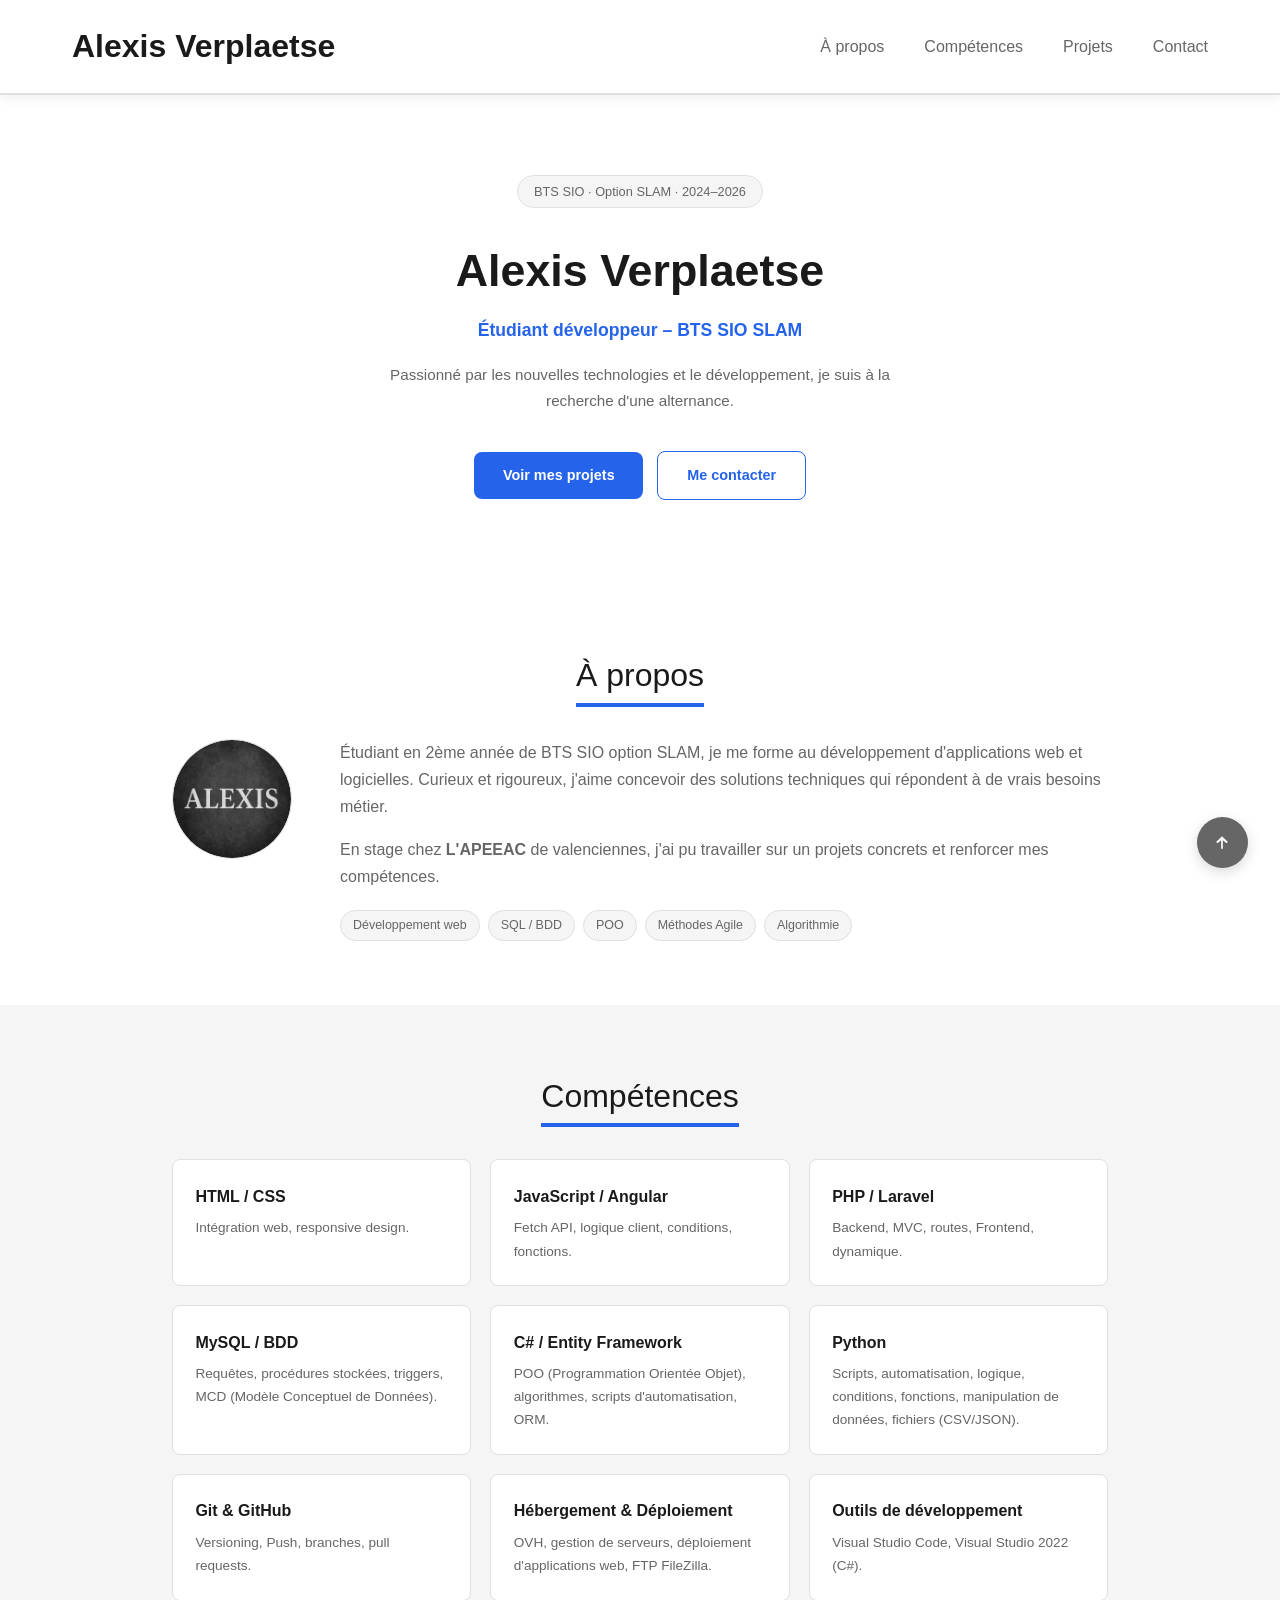
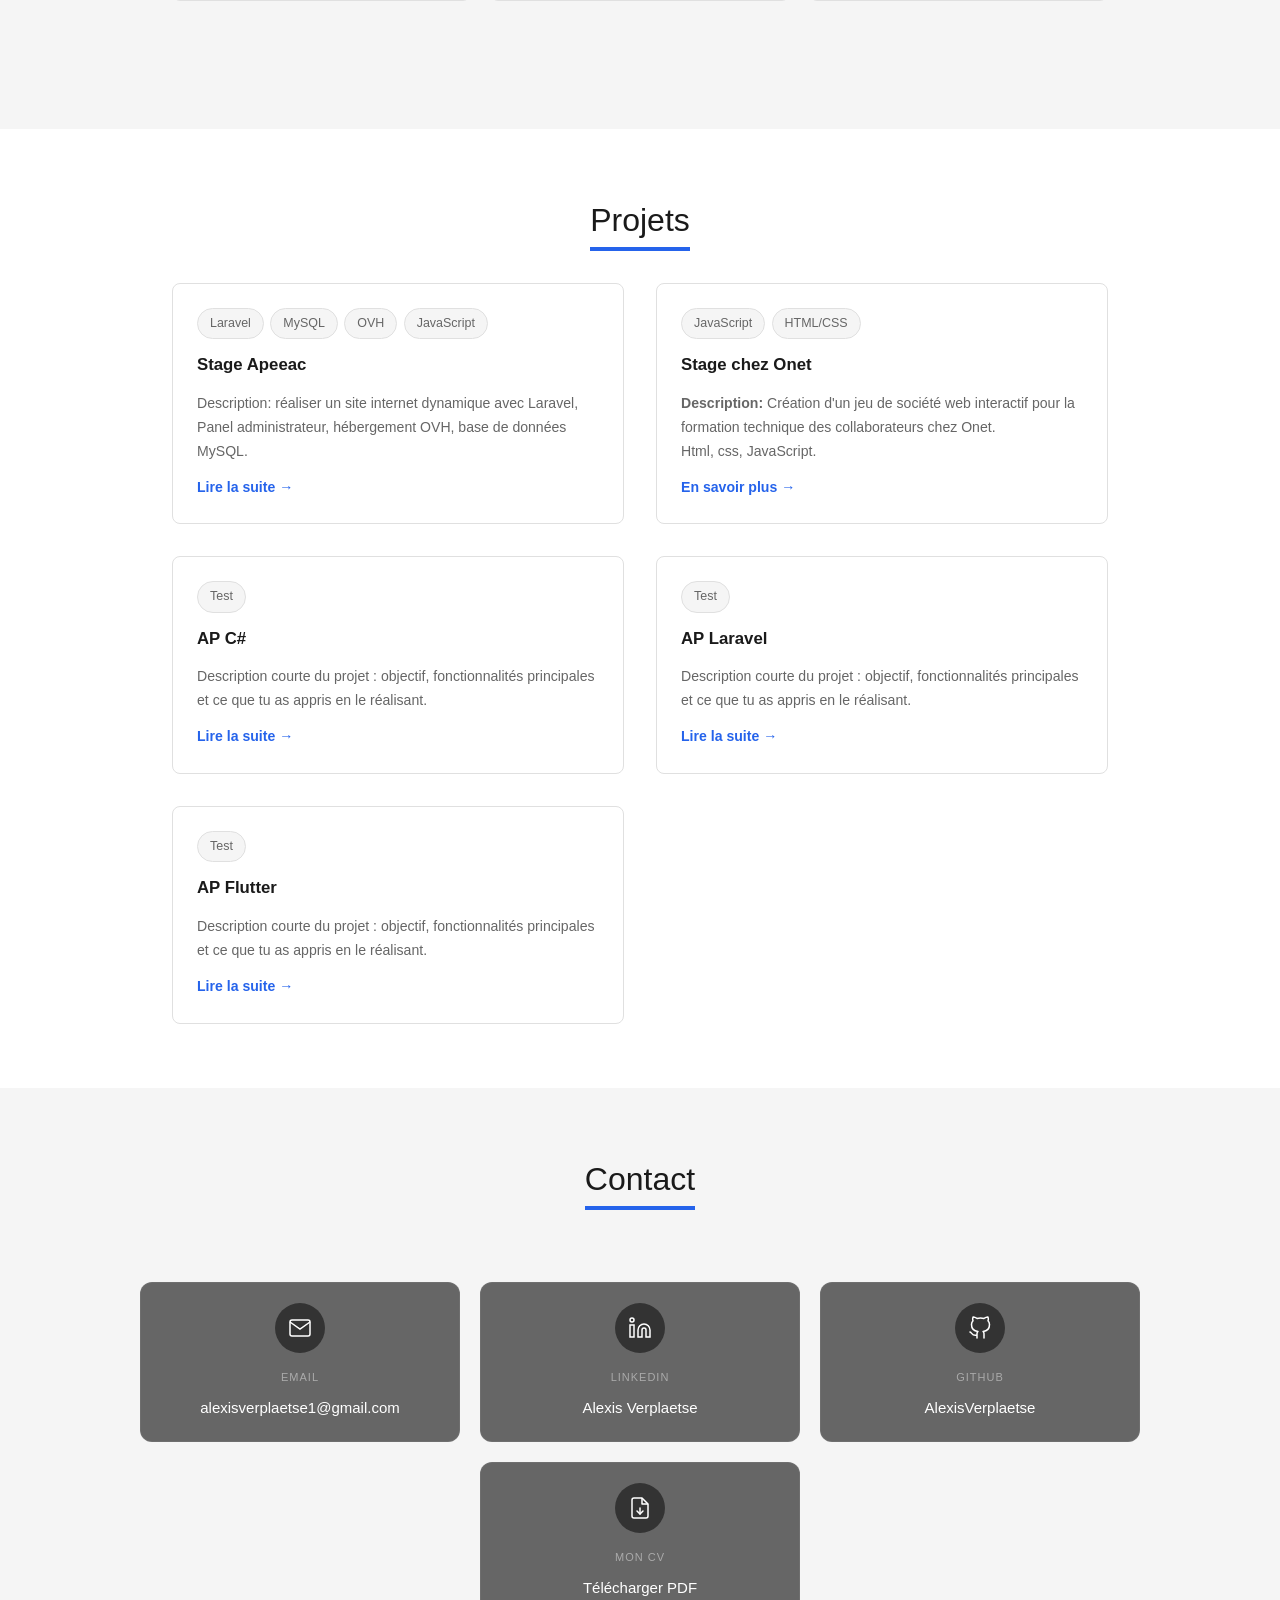
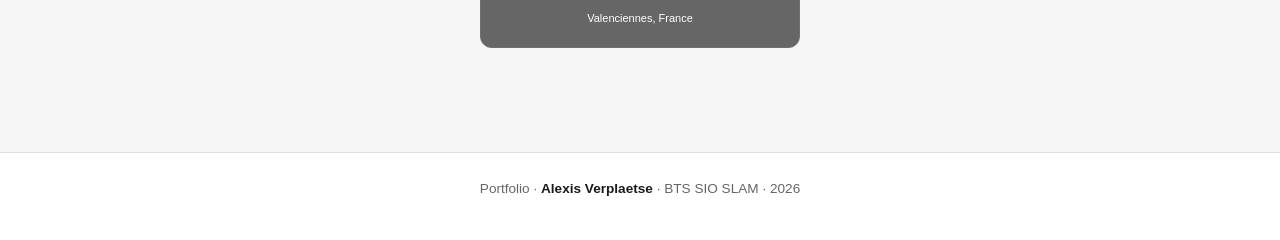
==== commit 5188ac5f: "ajout de modal et d'info" ====
--- a/index.html
+++ b/index.html
@@ -160,6 +160,17 @@
         <a class="link" onclick="openModal('modal4')">Lire la suite →</a>
       </div>
 
+
+      <div class="project-card">
+        <div class="project-tags">
+          <span class="tag">Test</span>
+        </div>
+        <h3>AP Flutter</h3>
+        <p>Description courte du projet : objectif, fonctionnalités principales
+          et ce que tu as appris en le réalisant.</p>
+        <a class="link" onclick="openModal('modal5')">Lire la suite →</a>
+      </div>
+
     </div>
   </section>
 
@@ -427,23 +438,99 @@
     </div>
   </div>
 
-  <!-- Modal3 : Projet -->
-  <div id="modal3" class="modal">
-    <div class="modal-content">
-
-      <span class="close" onclick="closeModal('modal3')">&times;</span>
-
-      <h2>AP C#</h2>
-      <br><br>
-      <p>
-        Description courte du projet : objectif, fonctionnalités principales
-        et ce que tu as appris en le réalisant.
-      </p>
-      <img src="image/Ap/csharp/Form_con.png" class="modal-image">
-      <img src="image/Ap/csharp/Form_liste.png" class="modal-image">
-
-    </div>
+<!-- Modal3 : Projet AP C# -->
+<div id="modal3" class="modal">
+  <div class="modal-content">
+
+    <span class="close" onclick="closeModal('modal3')">&times;</span>
+
+    <h2>AP – Gestion des Congés en C# / Windows Forms</h2>
+    <br><br>
+
+    <p>
+      Ce projet a été réalisé dans le cadre d'une activité pratique en deuxième année de BTS SIO.
+      <br><br>
+      L'objectif était de développer une application <strong>Windows Forms</strong> en <strong>C#</strong>
+      permettant de gérer les demandes de congés des praticiens.
+      <br>L'application distingue deux rôles : <strong>Praticien</strong> et <strong>Administrateur RH</strong>,
+      chacun disposant d'un espace dédié.
+    </p>
+
+    <p>
+      Ce projet m'a permis de mettre en pratique la <strong>programmation orientée objet</strong>,
+      la connexion à une base de données via <strong>Entity Framework</strong>,
+      ainsi que la conception d'une interface graphique avec <strong>Windows Forms</strong>.
+    </p>
+
+    <br>
+
+    <h3>Formulaire de connexion</h3>
+
+    <p>
+      L'accès à l'application est sécurisé par un formulaire d'authentification.
+      <br><br>
+      Selon le rôle de l'utilisateur connecté  <strong>Praticien</strong> ou <strong>Administrateur RH</strong> 
+      l'application redirige automatiquement vers l'interface correspondante.
+    </p>
+
+    <img src="image/Ap/csharp/Form_con.png" class="modal-image">
+
+    <br>
+
+    <h3>Espace Praticien – Demande de congé</h3>
+
+    <p>
+      Une fois connecté en tant que praticien, l'utilisateur peut soumettre une demande de congé
+      en sélectionnant une <strong>date de début</strong> et une <strong>date de fin</strong>.
+      <br><br>
+      Le nombre de jours de congés restants est affiché en temps réel,
+      permettant au praticien de suivre son solde disponible.
+    </p>
+
+    <img src="image/Ap/csharp/Demande_conger.PNG" class="modal-image">
+    <br>
+
+    <h3>Espace Administrateur RH – Validation des demandes</h3>
+
+    <p>
+      L'administrateur RH dispose d'une interface dédiée listant toutes les demandes de congés soumises par les praticiens.
+      <br><br>
+      Il peut <strong>valider</strong> ou <strong>refuser</strong> chaque demande directement depuis ce panneau,
+      ce qui met automatiquement à jour le solde de congés du praticien concerné.
+    </p>
+
+    <img src="image/Ap/csharp/visuel_demande_admin.PNG" class="modal-image">
+
+    <br>
+
+    <h3>Base de données des demandes</h3>
+
+    <p>
+      Chaque demande de congé est enregistrée en base de données avec les informations du praticien,
+      les dates demandées et le statut de la demande (en attente, validée, refusée).
+      <br><br>
+      La liaison entre l'application et la base de données est gérée via <strong>Entity Framework</strong>.
+    </p>
+
+    <img src="image/Ap/csharp/Bdd_demande.PNG" class="modal-image">
+
+    <br>
+
+    <h3>Compétences mobilisées</h3>
+
+    <p>
+      Ce projet m'a permis de consolider plusieurs compétences clés :
+      <strong>C#</strong>, <strong>POO</strong>, conception d'interfaces graphiques avec
+      <strong>Windows Forms</strong>, utilisation d' <strong>Entity Framework</strong>,
+      gestion des rôles utilisateurs et manipulation de données en base.
+      <br><br>
+      Il m'a confronté à une logique métier concrète : gérer des droits d'accès différenciés,
+      lier des actions utilisateur à des règles de gestion automatique, et assurer
+      la cohérence des données entre les deux interfaces.
+    </p>
+
   </div>
+</div>
 
  <!-- Modal4 : Projet AP Laravel -->
   <div id="modal4" class="modal">
@@ -539,6 +626,22 @@
     </div>
   </div>
 
+    <!-- Modal5 : Projet AP Flutter -->
+    <div id="modal5" class="modal">
+      <div class="modal-content">
+
+        <span class="close" onclick="closeModal('modal5')">&times;</span>
+        <h2>Teste</h2>
+        <br><br>
+        
+        <img src="image/Ap/flutter/Connexion.PNG" class="modal-image">
+        <img src="image/Ap/flutter/Inscription.PNG" class="modal-image">
+        <img src="image/Ap/flutter/Liste_practicien.PNG" class="modal-image">
+        <img src="image/Ap/flutter/Avis_flutter.PNG" class="modal-image">
+        <img src="image/Ap/flutter/BDD_notation.PNG" class="modal-image">
+
+      </div>
+    </div>
   <!-- Fin des modal -->
 
   <!-- FOOTER -->
--- a/style/style.css
+++ b/style/style.css
@@ -530,13 +530,13 @@
 
 .modal-content p {
   color: var(--text);
-  font-size: 0.95rem;
+  font-size: 2rem;
   margin-bottom: 1.2rem;
   text-align: center;
 }
 
 .modal-content h3 {
-  font-size: 1.2rem;
+  font-size: 3rem;
   font-weight: 700;
   color: var(--text);
   margin-bottom: 1rem;
@@ -545,7 +545,7 @@
 
 .modal-content h2 {
   text-align: center;
-  font-size: 1.6rem;
+  font-size: 3rem;
   font-weight: 700;
   border-bottom: 4px solid var(--accent);
 }
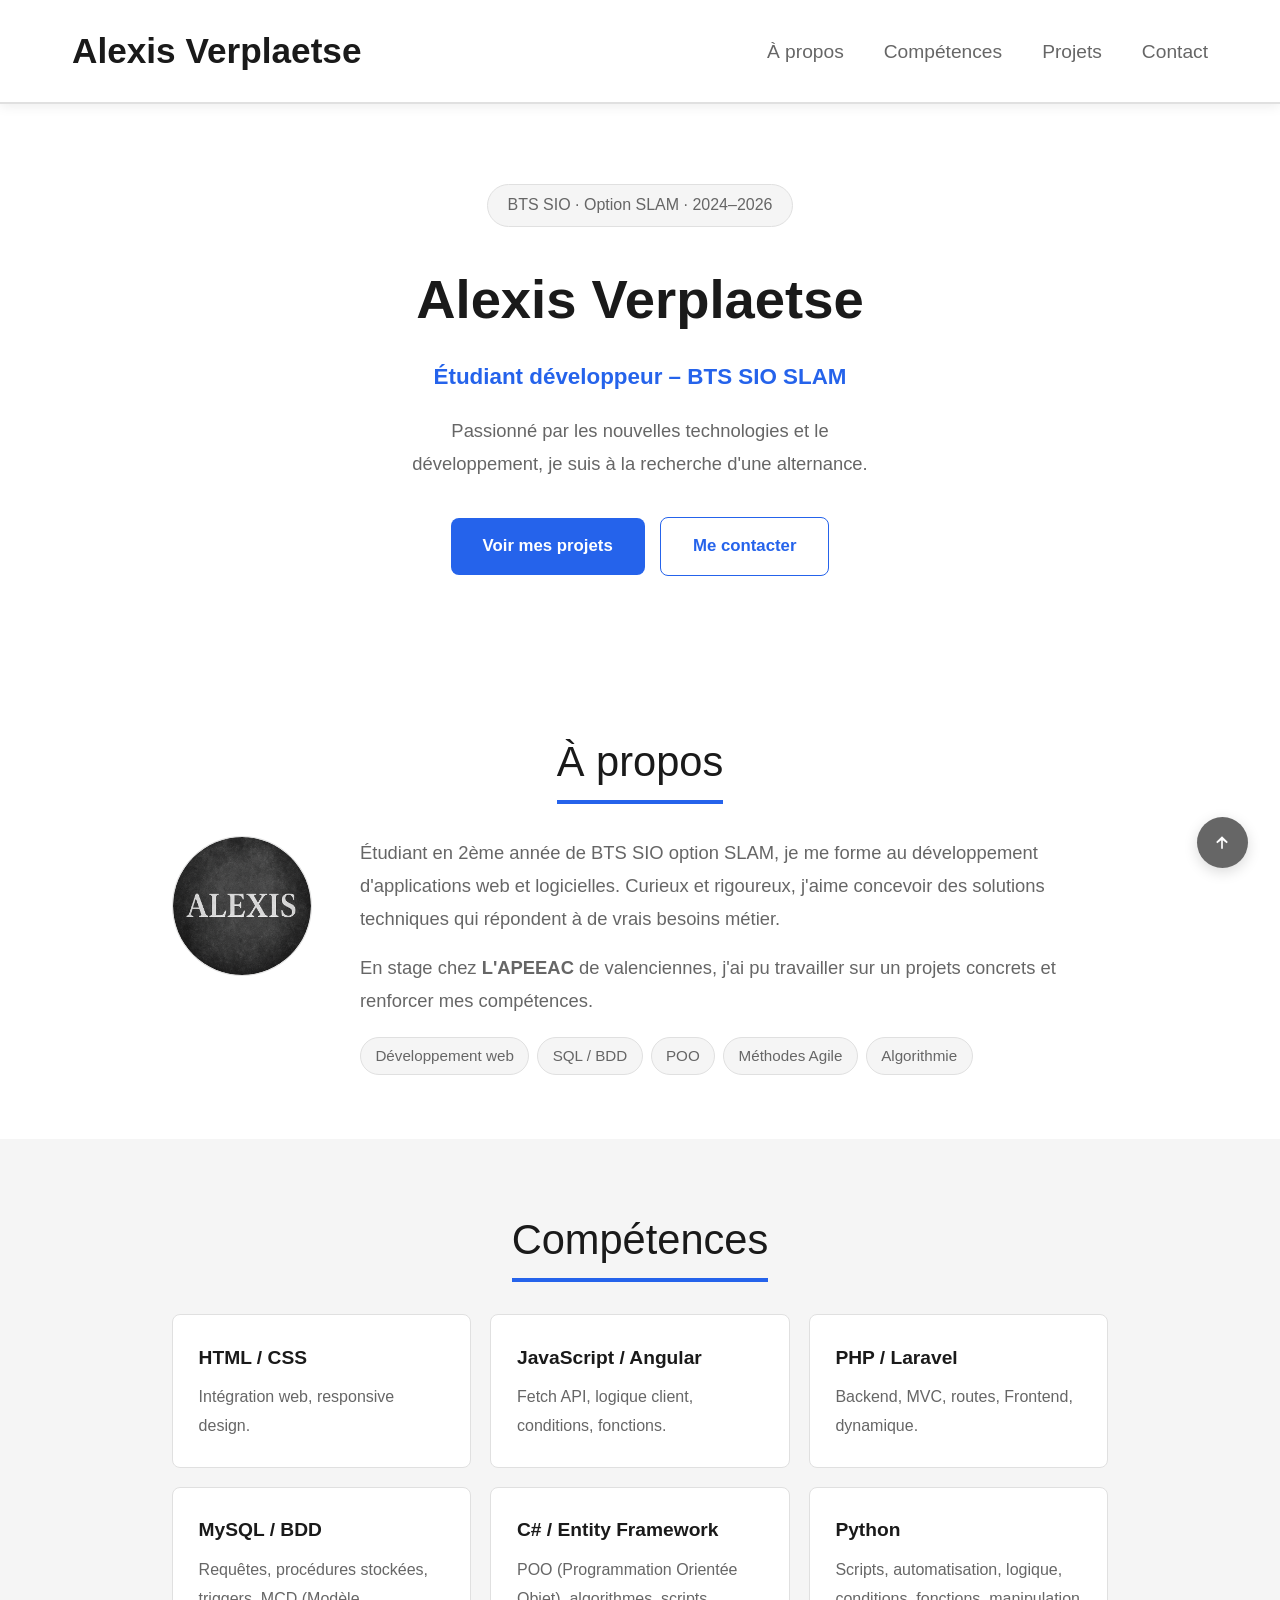
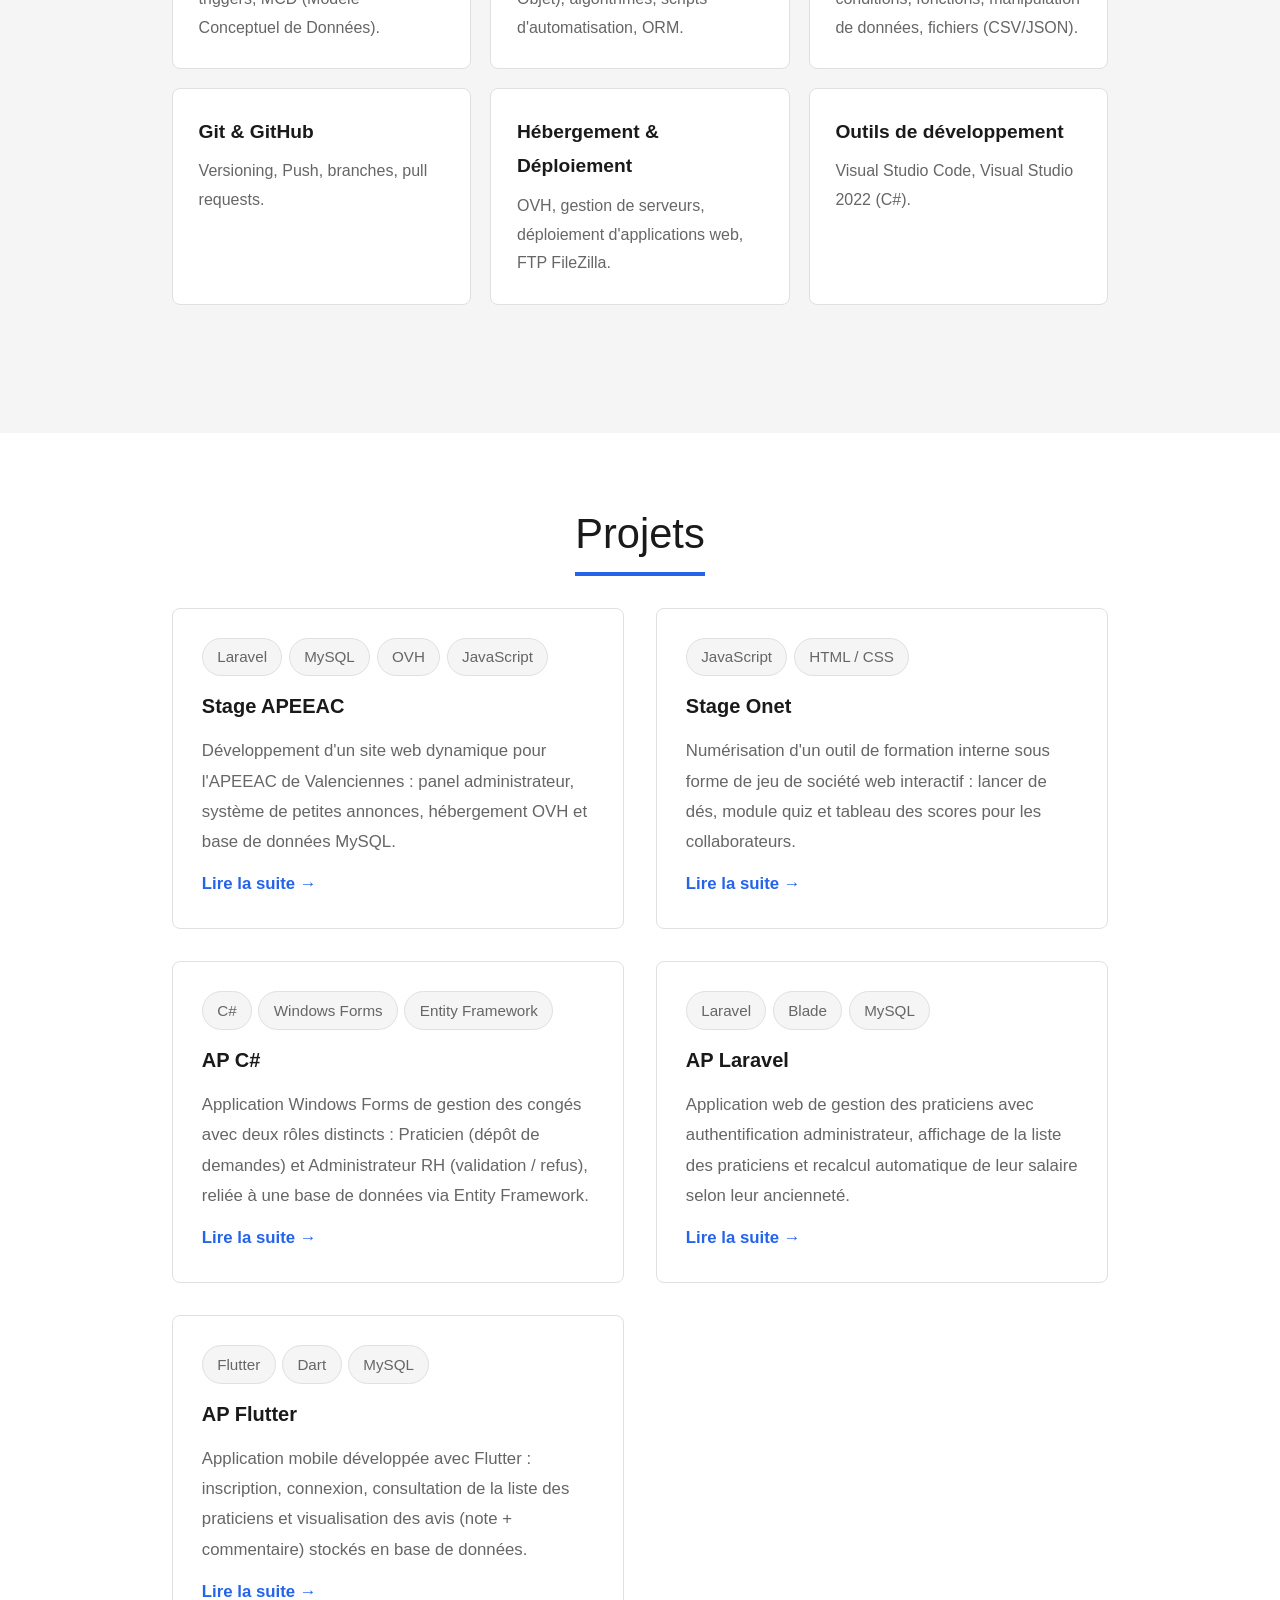
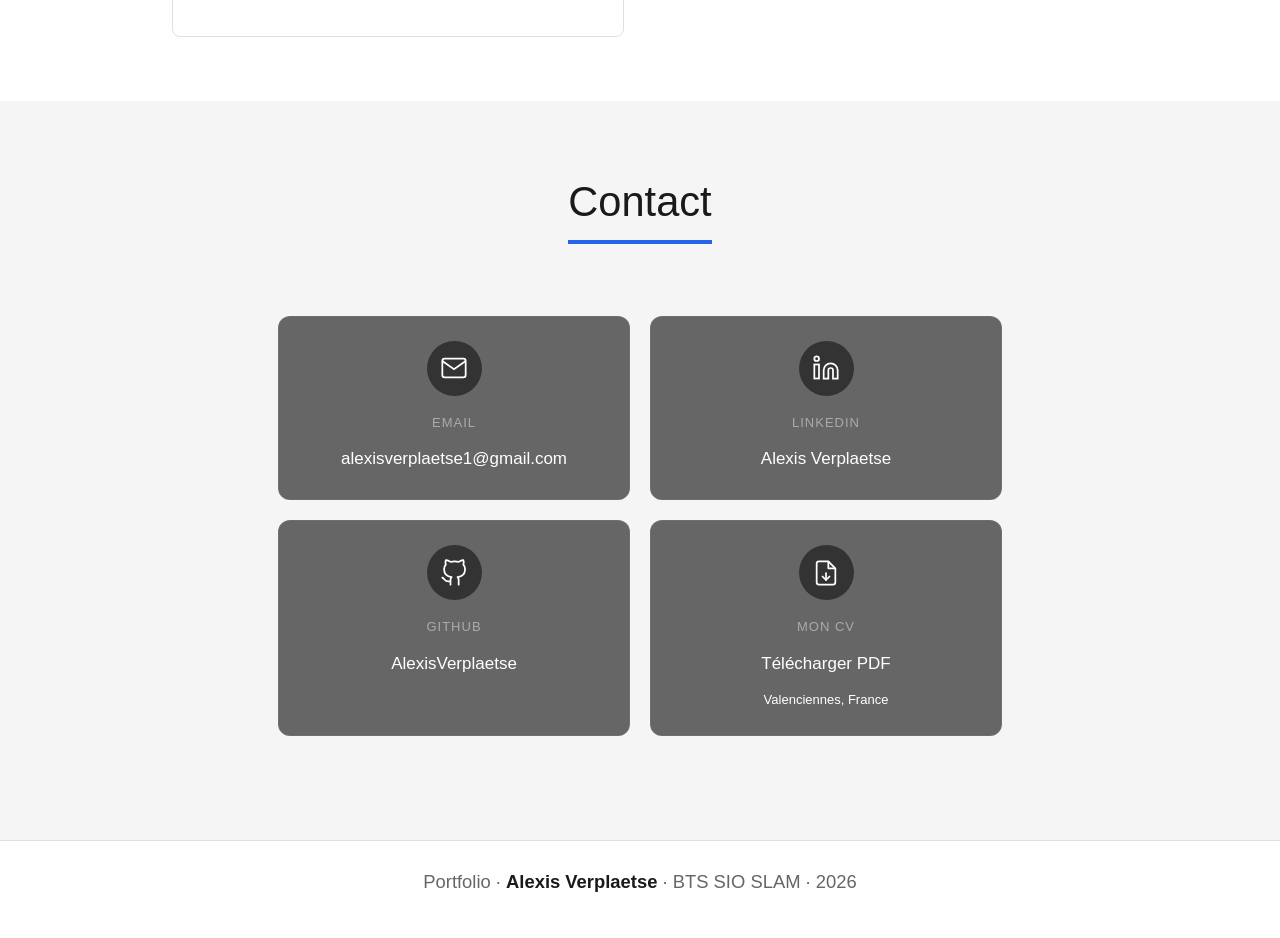
==== commit 3be3cdb8: "ajout de modal et modification css" ====
--- a/index.html
+++ b/index.html
@@ -111,68 +111,67 @@
   </section>
 
   <!-- PROJETS -->
-  <section id="projets">
-    <h2>Projets</h2>
-    <div class="projects-grid">
-
-      <div class="project-card">
-        <div class="project-tags">
-          <span class="tag">Laravel</span>
-          <span class="tag">MySQL</span>
-          <span class="tag">OVH</span>
-          <span class="tag">JavaScript</span>
-        </div>
-        <h3>Stage Apeeac</h3>
-        <p>Description: réaliser un site internet dynamique avec Laravel, Panel administrateur, hébergement OVH, base de données MySQL.</p>
-        <a class="link" onclick="openModal('modal1')">Lire la suite →</a>
-      </div>
-
-      <div class="project-card">
-        <div class="project-tags">
-          <span class="tag">JavaScript</span>
-          <span class="tag">HTML/CSS</span>
-        </div>
-        <h3>Stage chez Onet</h3>
-        <p>
-          <strong>Description:</strong> Création d'un jeu de société web interactif pour la formation technique des collaborateurs chez Onet.<br>
-          Html, css, JavaScript.
-        </p>
-        <a class="link" onclick="openModal('modal2')">En savoir plus →</a>
-      </div>
-
-      <div class="project-card">
-        <div class="project-tags">
-          <span class="tag">Test</span>
-        </div>
-        <h3>AP C#</h3>
-        <p>Description courte du projet : objectif, fonctionnalités principales
-          et ce que tu as appris en le réalisant.</p>
-        <a class="link" onclick="openModal('modal3')">Lire la suite →</a>
-      </div>
-
-      <div class="project-card">
-        <div class="project-tags">
-          <span class="tag">Test</span>
-        </div>
-        <h3>AP Laravel</h3>
-        <p>Description courte du projet : objectif, fonctionnalités principales
-          et ce que tu as appris en le réalisant.</p>
-        <a class="link" onclick="openModal('modal4')">Lire la suite →</a>
-      </div>
-
-
-      <div class="project-card">
-        <div class="project-tags">
-          <span class="tag">Test</span>
-        </div>
-        <h3>AP Flutter</h3>
-        <p>Description courte du projet : objectif, fonctionnalités principales
-          et ce que tu as appris en le réalisant.</p>
-        <a class="link" onclick="openModal('modal5')">Lire la suite →</a>
-      </div>
-
-    </div>
-  </section>
+<section id="projets">
+  <h2>Projets</h2>
+  <div class="projects-grid">
+
+    <div class="project-card">
+      <div class="project-tags">
+        <span class="tag">Laravel</span>
+        <span class="tag">MySQL</span>
+        <span class="tag">OVH</span>
+        <span class="tag">JavaScript</span>
+      </div>
+      <h3>Stage APEEAC</h3>
+      <p>Développement d'un site web dynamique pour l'APEEAC de Valenciennes : panel administrateur, système de petites annonces, hébergement OVH et base de données MySQL.</p>
+      <a class="link" onclick="openModal('modal1')">Lire la suite →</a>
+    </div>
+
+    <div class="project-card">
+      <div class="project-tags">
+        <span class="tag">JavaScript</span>
+        <span class="tag">HTML / CSS</span>
+      </div>
+      <h3>Stage Onet</h3>
+      <p>Numérisation d'un outil de formation interne sous forme de jeu de société web interactif : lancer de dés, module quiz et tableau des scores pour les collaborateurs.</p>
+      <a class="link" onclick="openModal('modal2')">Lire la suite →</a>
+    </div>
+
+    <div class="project-card">
+      <div class="project-tags">
+        <span class="tag">C#</span>
+        <span class="tag">Windows Forms</span>
+        <span class="tag">Entity Framework</span>
+      </div>
+      <h3>AP C#</h3>
+      <p>Application Windows Forms de gestion des congés avec deux rôles distincts : Praticien (dépôt de demandes) et Administrateur RH (validation / refus), reliée à une base de données via Entity Framework.</p>
+      <a class="link" onclick="openModal('modal3')">Lire la suite →</a>
+    </div>
+
+    <div class="project-card">
+      <div class="project-tags">
+        <span class="tag">Laravel</span>
+        <span class="tag">Blade</span>
+        <span class="tag">MySQL</span>
+      </div>
+      <h3>AP Laravel</h3>
+      <p>Application web de gestion des praticiens avec authentification administrateur, affichage de la liste des praticiens et recalcul automatique de leur salaire selon leur ancienneté.</p>
+      <a class="link" onclick="openModal('modal4')">Lire la suite →</a>
+    </div>
+
+    <div class="project-card">
+      <div class="project-tags">
+        <span class="tag">Flutter</span>
+        <span class="tag">Dart</span>
+        <span class="tag">MySQL</span>
+      </div>
+      <h3>AP Flutter</h3>
+      <p>Application mobile développée avec Flutter : inscription, connexion, consultation de la liste des praticiens et visualisation des avis (note + commentaire) stockés en base de données.</p>
+      <a class="link" onclick="openModal('modal5')">Lire la suite →</a>
+    </div>
+
+  </div>
+</section>
 
   <!-- CONTACT -->
   <section id="contact" class="section-alt">
@@ -626,22 +625,115 @@
     </div>
   </div>
 
-    <!-- Modal5 : Projet AP Flutter -->
-    <div id="modal5" class="modal">
-      <div class="modal-content">
-
-        <span class="close" onclick="closeModal('modal5')">&times;</span>
-        <h2>Teste</h2>
-        <br><br>
-        
-        <img src="image/Ap/flutter/Connexion.PNG" class="modal-image">
-        <img src="image/Ap/flutter/Inscription.PNG" class="modal-image">
-        <img src="image/Ap/flutter/Liste_practicien.PNG" class="modal-image">
-        <img src="image/Ap/flutter/Avis_flutter.PNG" class="modal-image">
-        <img src="image/Ap/flutter/BDD_notation.PNG" class="modal-image">
-
-      </div>
-    </div>
+   <!-- Modal5 : Projet AP Flutter -->
+<div id="modal5" class="modal">
+  <div class="modal-content">
+
+    <span class="close" onclick="closeModal('modal5')">&times;</span>
+
+    <h2>AP – Application Mobile de Gestion des Praticiens avec Flutter</h2>
+    <br><br>
+
+    <p>
+      Ce projet a été réalisé dans le cadre d'une activité pratique en deuxième année de BTS SIO.
+      <br><br>
+      L'objectif était de développer une <strong>application mobile</strong> avec le framework <strong>Flutter</strong>,
+      connectée à la même base de données que les autres activités pratiques.
+      <br>L'application permet aux utilisateurs de s'inscrire, de se connecter, de consulter
+      la liste des praticiens ainsi que les avis associés à chacun d'eux.
+    </p>
+
+    <p>
+      Ce projet m'a permis de découvrir le développement mobile multiplateforme avec Flutter,
+      la gestion de l'authentification côté client, ainsi que l'affichage dynamique
+      de données issues d'une base partagée.
+    </p>
+
+    <br>
+
+    <h3>Formulaire d'inscription</h3>
+
+    <p>
+      L'application propose un formulaire d'inscription permettant à un nouvel utilisateur
+      de créer son compte en renseignant ses informations personnelles.
+      <br><br>
+      Les données saisies sont enregistrées directement dans la base de données partagée
+      avec les autres activités pratiques.
+    </p>
+
+    <img src="image/Ap/flutter/Inscription.PNG" class="modal-image">
+
+    <br>
+
+    <h3>Formulaire de connexion</h3>
+
+    <p>
+      Un formulaire de connexion sécurisé permet à l'utilisateur d'accéder à son espace personnel.
+      <br><br>
+      Seuls les comptes enregistrés en base de données peuvent se connecter et accéder
+      aux fonctionnalités de l'application.
+    </p>
+
+    <img src="image/Ap/flutter/Connexion.PNG" class="modal-image">
+
+    <br>
+
+    <h3>Liste des praticiens</h3>
+
+    <p>
+      Une fois connecté, l'utilisateur accède à la liste complète des praticiens
+      disponibles, récupérée dynamiquement depuis la base de données.
+      <br><br>
+      Chaque praticien est affiché avec ses informations essentielles,
+      et il est possible de consulter les avis qui lui sont associés.
+    </p>
+
+    <img src="image/Ap/flutter/Liste_practicien.PNG" class="modal-image">
+
+    <br>
+
+    <h3>Visualisation des avis</h3>
+
+    <p>
+      L'application affiche les avis associés à chaque praticien, récupérés
+      directement depuis la base de données.
+      <br><br>
+      Chaque avis se compose d'une <strong>note</strong> (sous forme d'étoiles) et d'un
+      <strong>commentaire</strong>, affiché à la manière d'un fil de retours clients —
+      par exemple : <em>★★★★★ – "Service rapide et efficace"</em>.
+      <br><br>
+      L'application se limite à la <strong>consultation</strong> des avis : il n'est pas possible
+      d'en soumettre depuis l'interface mobile. Les avis sont ajoutés directement
+      en base de données pour le moment.
+    </p>
+
+    <img src="image/Ap/flutter/Avis_flutter.PNG" class="modal-image">
+
+    <br>
+
+    <h3>Insertion des avis en base</h3>
+
+    <p>
+      Visuel de la base de données montrant les avis associés à chaque praticien, avec les notes et commentaires correspondants.
+    </p>
+
+    <img src="image/Ap/flutter/BDD_notation.PNG" class="modal-image">
+
+    <br>
+
+    <h3>Compétences mobilisées</h3>
+
+    <p>
+      Ce projet m'a permis de découvrir le développement mobile avec <strong>Flutter</strong>
+      et le langage <strong>Dart</strong>, la gestion de l'authentification et des sessions utilisateur,
+      ainsi que la conception d'une interface mobile intuitive et réactive.
+      <br><br>
+      Il m'a également confronté à une logique de partage de données entre plusieurs applications
+      distinctes via une base commune, ce qui m'a appris à concevoir des systèmes cohérents.
+    </p>
+
+  </div>
+</div>
   <!-- Fin des modal -->
 
   <!-- FOOTER -->
--- a/style/style.css
+++ b/style/style.css
@@ -34,19 +34,19 @@
 
 body {
   font-family: var(--font);
-  font-size: 16px;
+  font-size: 20px; /* augmenté depuis 16px */
   color: var(--text);
   background: var(--bg);
-  line-height: 1.7;
+  line-height: 1.8;
 }
 
 h2 {
   text-align: center;
-  font-size: 2rem;
+  font-size: 2.6rem; /* augmenté depuis 2rem */
   font-weight: 500;
   border-bottom: 4px solid var(--accent);
   width: fit-content;
-  margin-inline: auto; 
+  margin-inline: auto;
   margin-bottom: 2rem;
 }
 
@@ -73,7 +73,7 @@
 
 .nav-logo {
   font-weight: 700;
-  font-size: 2rem;
+  font-size: 2.2rem; /* augmenté depuis 2rem */
   color: var(--text);
   text-decoration: none;
 }
@@ -87,7 +87,7 @@
 nav a {
   text-decoration: none;
   color: var(--muted);
-  font-size: 1rem;
+  font-size: 1.2rem; /* augmenté depuis 1rem */
   font-weight: 500;
   transition: color var(--transition);
   position: relative;
@@ -130,11 +130,10 @@
   margin-right: auto;
 }
 
-
-
 p {
   color: var(--muted);
   margin-bottom: 1rem;
+  font-size: 1.15rem; /* augmenté */
 }
 
 /* ── HERO ──────────────────────────────── */
@@ -148,21 +147,21 @@
   background: var(--surface);
   border: 1px solid var(--border);
   border-radius: 100px;
-  padding: 0.3rem 1rem;
-  font-size: 0.8rem;
+  padding: 0.4rem 1.2rem;
+  font-size: 1rem; /* augmenté depuis 0.8rem */
   color: var(--muted);
   margin-bottom: 1.5rem;
 }
 
 #hero h1 {
-  font-size: 2.8rem;
+  font-size: 3.4rem; /* augmenté depuis 2.8rem */
   font-weight: 700;
   color: var(--text);
   margin-bottom: 0.5rem;
 }
 
 .hero-sub {
-  font-size: 1.1rem;
+  font-size: 1.4rem; /* augmenté depuis 1.1rem */
   color: var(--accent);
   font-weight: 600;
   margin-bottom: 1rem;
@@ -171,7 +170,7 @@
 .hero-desc {
   max-width: 500px;
   margin: 0 auto 2rem;
-  font-size: 0.95rem;
+  font-size: 1.15rem; /* augmenté depuis 0.95rem */
 }
 
 /* ── BOUTONS ───────────────────────────── */
@@ -180,9 +179,9 @@
   background: var(--accent);
   color: #fff;
   text-decoration: none;
-  padding: 0.7rem 1.8rem;
+  padding: 0.85rem 2rem; /* légèrement agrandi */
   border-radius: var(--radius);
-  font-size: 0.9rem;
+  font-size: 1.05rem; /* augmenté depuis 0.9rem */
   font-weight: 600;
   border: none;
   cursor: pointer;
@@ -218,8 +217,8 @@
   background: var(--surface);
   border: 1px solid var(--border);
   border-radius: 50%;
-  width: 120px;
-  height: 120px;
+  width: 140px; /* légèrement agrandi */
+  height: 140px;
   display: flex;
   align-items: center;
   justify-content: center;
@@ -245,8 +244,8 @@
   background: var(--surface);
   border: 1px solid var(--border);
   color: var(--muted);
-  font-size: 0.78rem;
-  padding: 0.25rem 0.75rem;
+  font-size: 0.95rem; /* augmenté depuis 0.78rem */
+  padding: 0.3rem 0.9rem;
   border-radius: 100px;
   transition: border-color var(--transition), color var(--transition);
 }
@@ -270,7 +269,7 @@
   background: var(--bg);
   border: 1px solid var(--border);
   border-radius: var(--radius);
-  padding: 1.4rem;
+  padding: 1.6rem; /* légèrement agrandi */
   transition: box-shadow var(--transition), border-color var(--transition), transform var(--transition);
 }
 
@@ -281,14 +280,14 @@
 }
 
 .skill-card h3 {
-  font-size: 1rem;
+  font-size: 1.2rem; /* augmenté depuis 1rem */
   font-weight: 700;
   color: var(--text);
-  margin-bottom: 0.4rem;
+  margin-bottom: 0.5rem;
 }
 
 .skill-card p {
-  font-size: 0.85rem;
+  font-size: 1rem; /* augmenté depuis 0.85rem */
   margin: 0;
 }
 
@@ -302,7 +301,7 @@
 .project-card {
   border: 1px solid var(--border);
   border-radius: var(--radius);
-  padding: 1.5rem;
+  padding: 1.8rem; /* légèrement agrandi */
   display: flex;
   flex-direction: column;
   gap: 0.75rem;
@@ -316,13 +315,13 @@
 }
 
 .project-card h3 {
-  font-size: 1.05rem;
+  font-size: 1.25rem; /* augmenté depuis 1.05rem */
   font-weight: 700;
   color: var(--text);
 }
 
 .project-card p {
-  font-size: 0.88rem;
+  font-size: 1.05rem; /* augmenté depuis 0.88rem */
   flex: 1;
   margin: 0;
 }
@@ -336,7 +335,7 @@
 .link {
   color: var(--accent);
   text-decoration: none;
-  font-size: 0.88rem;
+  font-size: 1.05rem; /* augmenté depuis 0.88rem */
   font-weight: 600;
   cursor: pointer;
   transition: color var(--transition);
@@ -368,8 +367,8 @@
   background: #666666;
   border: 1px solid rgba(255, 255, 255, 0.06);
   border-radius: 12px;
-  padding: 20px 25px;
-  width: 20rem;
+  padding: 24px 28px; /* légèrement agrandi */
+  width: 22rem; /* légèrement agrandi */
   text-align: center;
   cursor: pointer;
   overflow: hidden;
@@ -400,8 +399,8 @@
 
 .contact-icon {
   background: #333;
-  width: 50px;
-  height: 50px;
+  width: 55px; /* légèrement agrandi */
+  height: 55px;
   margin: 0 auto 15px auto;
   display: flex;
   align-items: center;
@@ -418,12 +417,12 @@
 
 .contact-icon svg {
   stroke: white;
-  width: 24px;
-  height: 24px;
+  width: 28px; /* légèrement agrandi */
+  height: 28px;
 }
 
 .contact-label {
-  font-size: 11px;
+  font-size: 13px; /* augmenté depuis 11px */
   color: #aaa;
   margin: 5px 0;
   text-transform: uppercase;
@@ -431,7 +430,7 @@
 }
 
 .contact-value {
-  font-size: 15px;
+  font-size: 17px; /* augmenté depuis 15px */
   color: #fff;
   text-decoration: none;
   word-wrap: break-word;
@@ -445,7 +444,7 @@
 }
 
 .contact-card .contact-location {
-  font-size: 11px;
+  font-size: 13px; /* augmenté depuis 11px */
   color: #ffffff;
   margin: 8px 0 0;
 }
@@ -455,7 +454,7 @@
   text-align: center;
   padding: 1.5rem 2rem;
   border-top: 1px solid var(--border);
-  font-size: 0.85rem;
+  font-size: 1rem; /* augmenté depuis 0.85rem */
   color: var(--muted);
 }
 
@@ -530,13 +529,14 @@
 
 .modal-content p {
   color: var(--text);
-  font-size: 2rem;
+  font-size: 1.4rem; /* augmenté depuis 2rem (qui était trop grand) */
   margin-bottom: 1.2rem;
   text-align: center;
+  line-height: 1.9;
 }
 
 .modal-content h3 {
-  font-size: 3rem;
+  font-size: 2rem; /* augmenté, harmonisé depuis 3rem */
   font-weight: 700;
   color: var(--text);
   margin-bottom: 1rem;
@@ -545,7 +545,7 @@
 
 .modal-content h2 {
   text-align: center;
-  font-size: 3rem;
+  font-size: 2.2rem; /* harmonisé depuis 3rem */
   font-weight: 700;
   border-bottom: 4px solid var(--accent);
 }
@@ -557,18 +557,18 @@
 
 .modal-content video {
   width: 100%;
-  max-width: 80%; /* taille max */
+  max-width: 80%;
   height: auto;
   display: block;
-  margin: 20px auto; /* centre la vidéo */
-  border-radius: 10px; /* optionnel, plus propre */
+  margin: 20px auto;
+  border-radius: 10px;
 }
 
 .close {
   position: absolute;
   top: 15px;
   right: 20px;
-  font-size: 28px;
+  font-size: 32px; /* légèrement agrandi */
   cursor: pointer;
   color: var(--muted);
   line-height: 1;
@@ -597,7 +597,7 @@
   .nav-logo { font-size: 1.8rem; }
   nav a { font-size: 1rem; }
   nav ul { gap: 1.5rem; }
-  #hero h1 { font-size: 2.2rem; }
+  #hero h1 { font-size: 2.6rem; }
   .skills-grid { padding: 0 1rem 2rem; }
 }
 
@@ -608,8 +608,8 @@
   nav a { font-size: 0.95rem; }
 
   #hero { padding: 3rem 1rem; }
-  #hero h1 { font-size: 1.8rem; }
-  .hero-sub { font-size: 1rem; }
+  #hero h1 { font-size: 2rem; }
+  .hero-sub { font-size: 1.1rem; }
 
   section, header { padding: 2.5rem 1rem; }
   .apropos-inner { flex-direction: column; gap: 1.5rem; }
@@ -622,13 +622,12 @@
 }
 
 @media (max-width: 400px) {
-  #hero h1 { font-size: 1.5rem; }
-  .btn { padding: 0.6rem 1.2rem; font-size: 0.85rem; }
+  #hero h1 { font-size: 1.6rem; }
+  .btn { padding: 0.6rem 1.2rem; font-size: 0.9rem; }
   nav ul { gap: 0.6rem; }
 }
 
 @keyframes pop {
   0%   { transform: translate(-50%, -50%) scale(0); }
   100% { transform: translate(-50%, -50%) scale(1); }
-}
-
+}
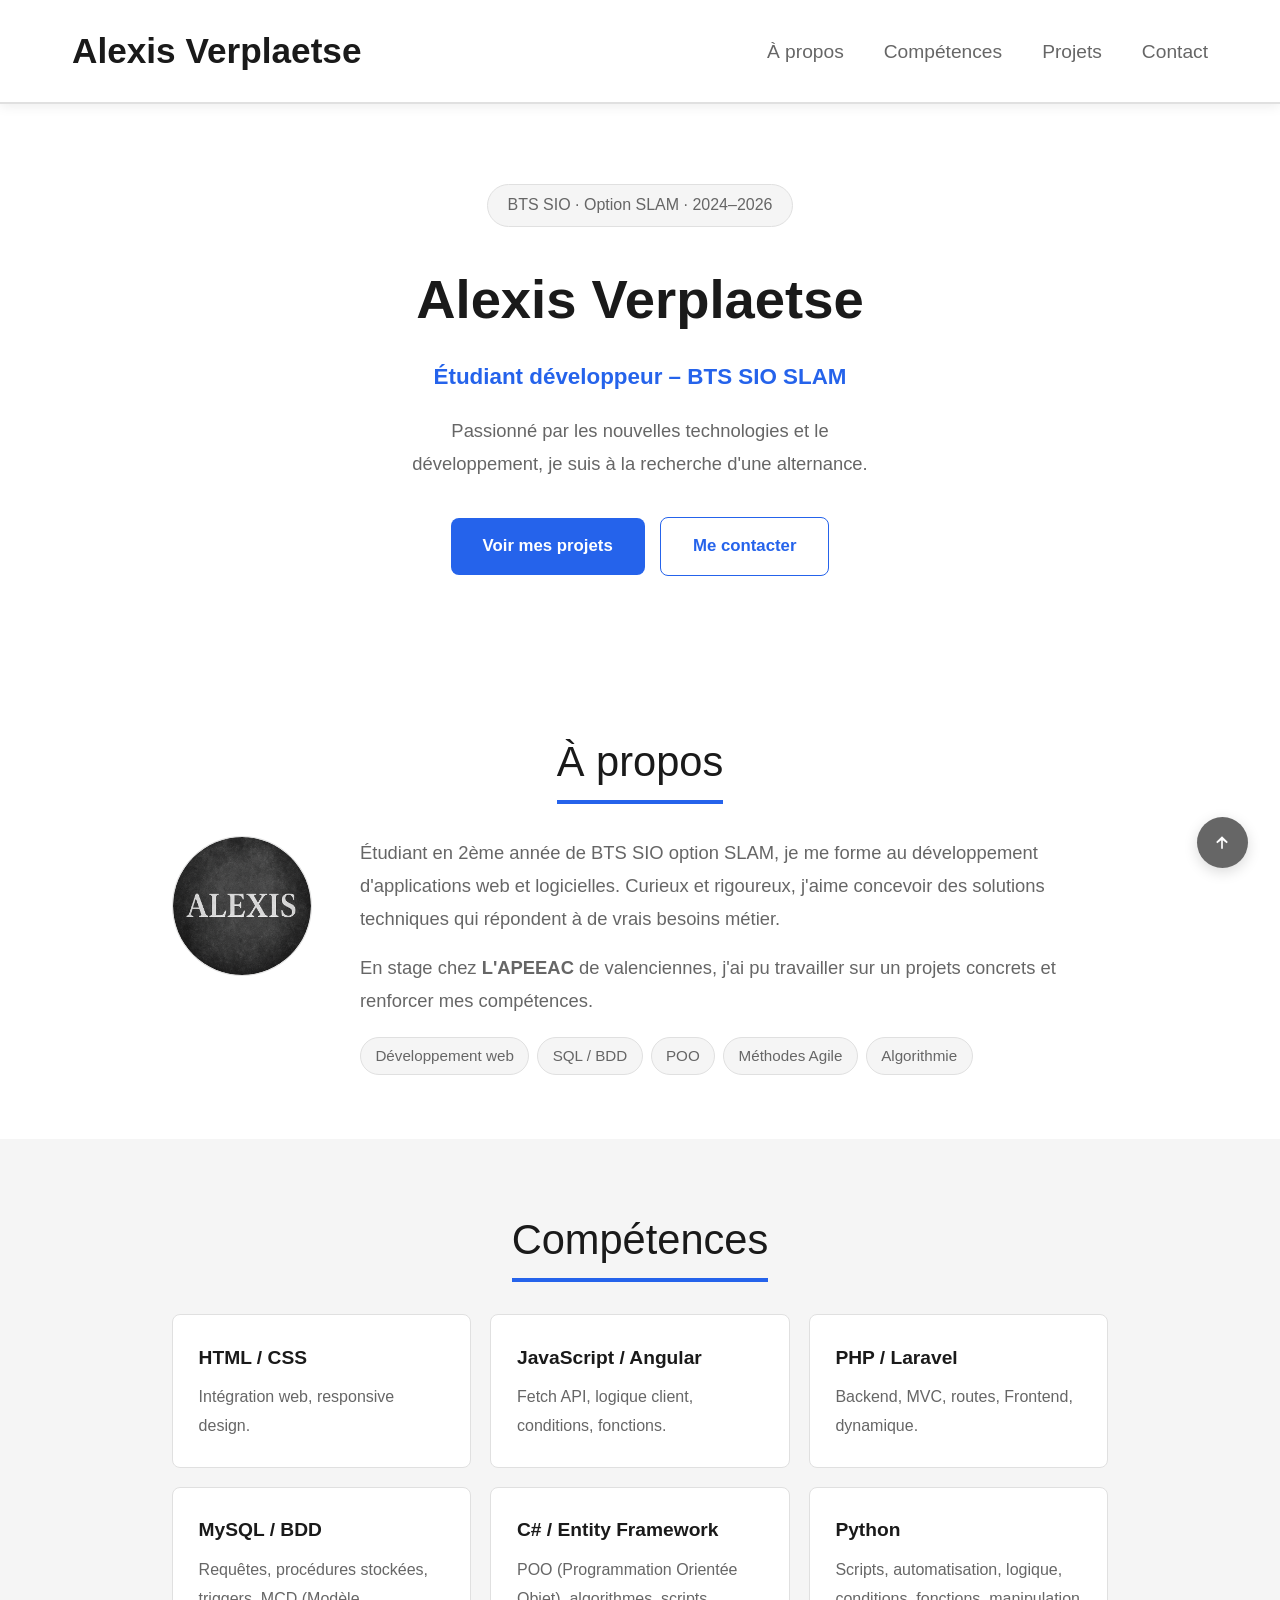
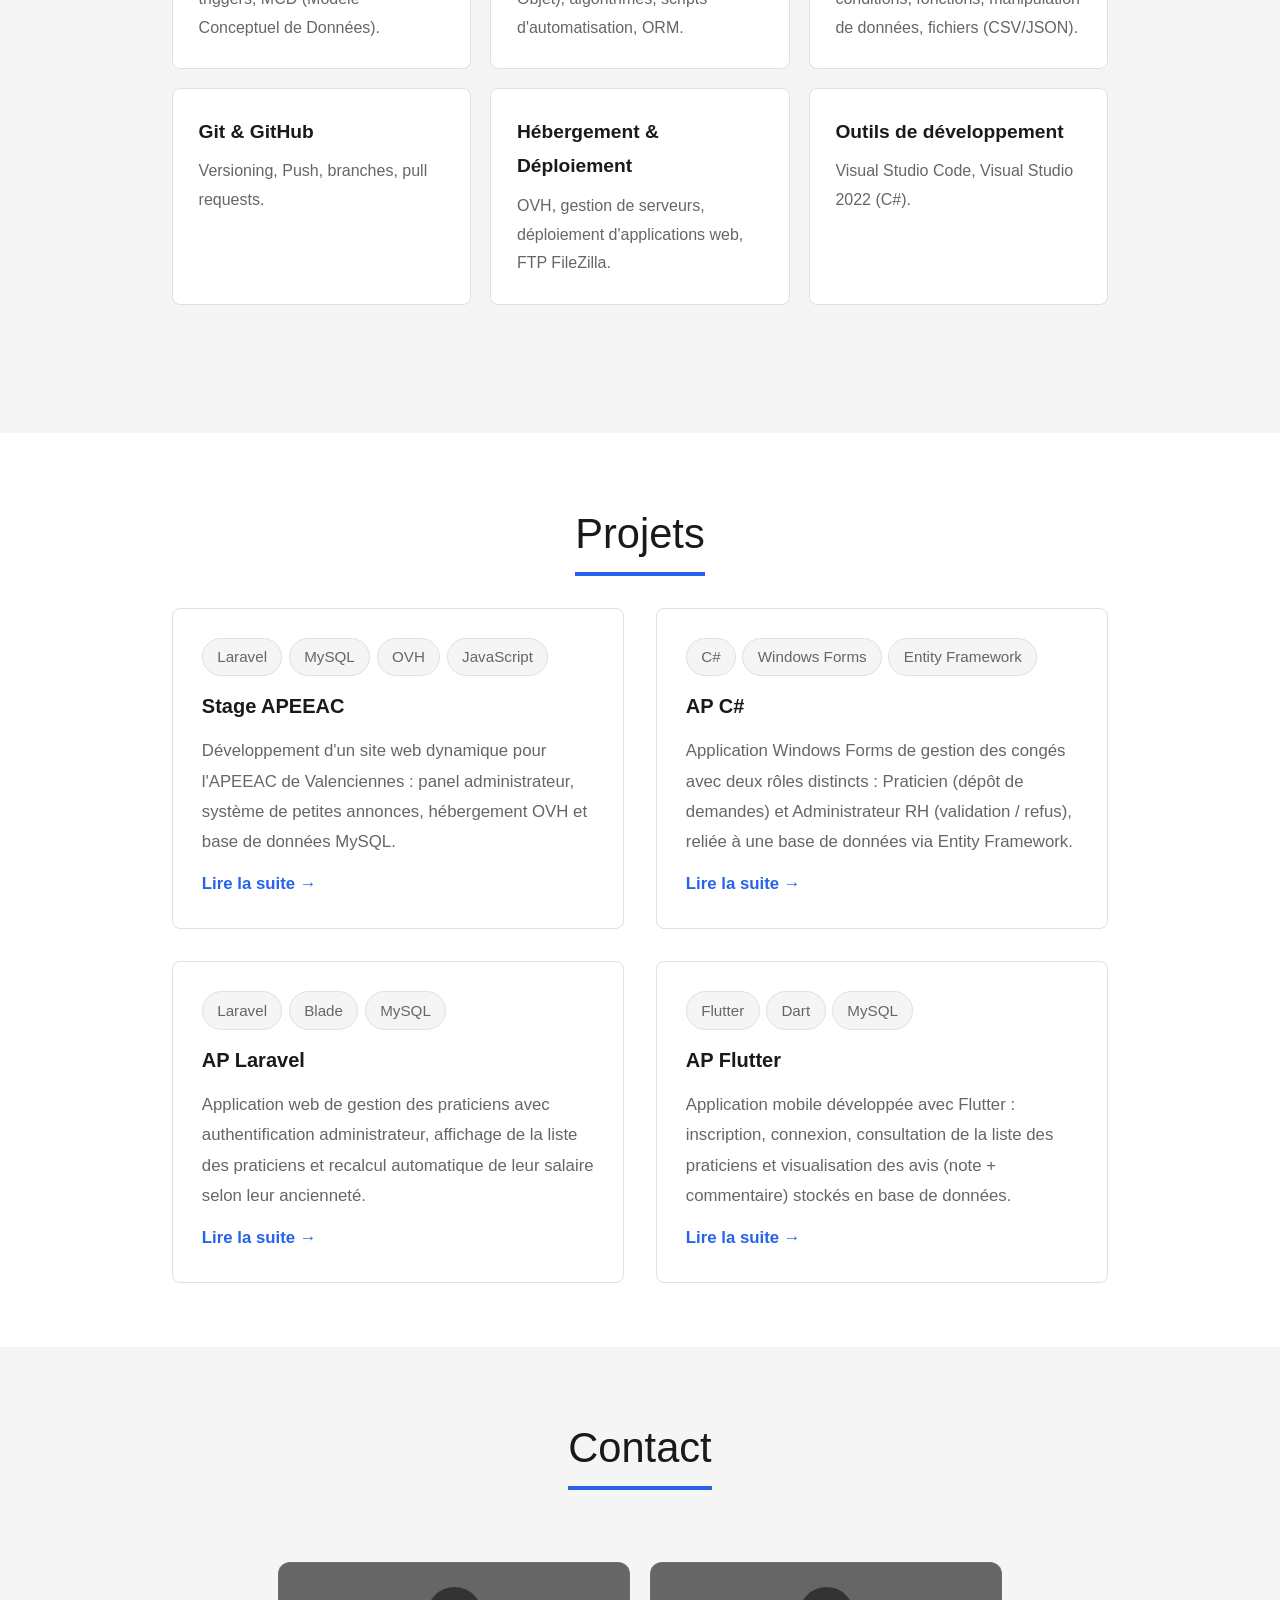
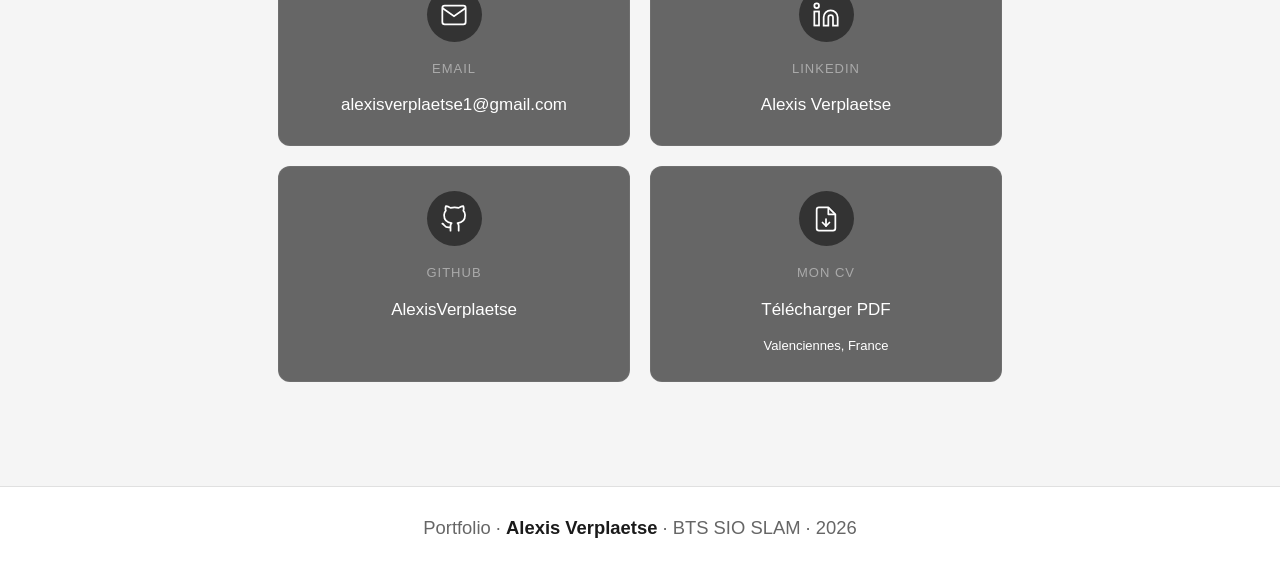
==== commit 44606f62: "Update portfolio" ====
--- a/index.html
+++ b/index.html
@@ -127,15 +127,6 @@
       <a class="link" onclick="openModal('modal1')">Lire la suite →</a>
     </div>
 
-    <div class="project-card">
-      <div class="project-tags">
-        <span class="tag">JavaScript</span>
-        <span class="tag">HTML / CSS</span>
-      </div>
-      <h3>Stage Onet</h3>
-      <p>Numérisation d'un outil de formation interne sous forme de jeu de société web interactif : lancer de dés, module quiz et tableau des scores pour les collaborateurs.</p>
-      <a class="link" onclick="openModal('modal2')">Lire la suite →</a>
-    </div>
 
     <div class="project-card">
       <div class="project-tags">
@@ -255,187 +246,130 @@
 
   <!-- Les Modal -->
 
-  <!-- Modal1 : Projet Stage APEEAC -->
-  <div id="modal1" class="modal">
-    <div class="modal-content">
-
-      <span class="close" onclick="closeModal('modal1')">&times;</span>
-
-      <h2>Stage – Développement Web pour l'APEEAC (Valenciennes)</h2>
-      <br><br>
-      <p>
-        <button class="btn" onclick="window.open('https://apeeacvalenciennes.fr/', '_blank')">
-          Redirection vers le site de l'APEEAC de Valenciennes
-        </button>
-      </p>
-      <p>
-        <br><br>
-        Durant mon stage au sein de l'APEEAC de Valenciennes, j'ai participé à la conception et au développement
-        d'un site web dynamique permettant de gérer et de publier différentes informations destinées aux utilisateurs.
-        <br><br>
-        Ce projet m'a permis de mettre en pratique mes compétences en développement web, en gestion de base de données
-        ainsi qu'en structuration d'une application complète.
-        <br> J'ai également pu découvrir les différentes étapes
-        d'un projet réel : analyse des besoins, conception de la base de données, développement et mise en place
-        des fonctionnalités.
-      </p>
-
-      <p>
-        Cette expérience m'a appris à travailler sur un projet concret, à respecter des contraintes techniques
-        et organisationnelles, ainsi qu'à collaborer avec une équipe.
-      </p>
-
-      <br>
-
-      <h3>Conception de la base de données</h3>
-
-      <p>
-        Avant de commencer le développement du site, la base de données a été conçue à l'aide d'un
-        <strong>MCD (Modèle Conceptuel de Données)</strong>.
-        <br><br>
-        Le MCD permet de structurer les informations nécessaires au fonctionnement du site en identifiant
-        les différentes entités, leurs attributs ainsi que les relations entre elles.
-        <br>Cette étape est essentielle
-        pour organiser correctement les données et faciliter le développement de l'application.
-      </p>
-
-      <img src="image/apeeac/apeeac_mcd.png" class="modal-image">
-
-      <br>
-
-      <h3>Interface utilisateur</h3>
-
-      <p>
-        Le site propose une interface simple et accessible permettant aux utilisateurs de consulter
-        les informations disponibles et d'accéder aux différentes fonctionnalités du service.<br>
-        Voici un aperçu de la page d'accueil du site du point de vue d'un utilisateur.
-      </p>
-
-      <img src="image/apeeac/user_accueil.png" class="modal-image">
-
-      <br>
-
-      <h3>Fonctionnalités dynamiques</h3>
-
-      <p>
-        Plusieurs fonctionnalités dynamiques ont été développées afin de permettre l'affichage
-        et la gestion des données directement depuis la base de données.
-      </p>
-
-      <img src="image/apeeac/dynamique_tableaux.png" class="modal-image">
-
-      <br>
-
-      <h3>Système de petites annonces</h3>
-
-      <p>
-        Le site intègre également un système permettant aux utilisateurs de publier et consulter
-        des petites annonces via un formulaire dédié.
-      </p>
-
-      <img src="image/apeeac/formulaire_anonce.png" class="modal-image">
-      <img src="image/apeeac/petite_anonce.png" class="modal-image">
-      <img src="image/apeeac/visuel_petiteanonce.png" class="modal-image">
-
-      <br>
-
-      <h3>Interface d'administration</h3>
-
-      <p>
-        Une interface d'administration a été développée afin de permettre aux administrateurs de gérer le contenu du site ainsi que les différentes données présentes dans la base de données.<br>
-        Cette interface est accessible uniquement aux administrateurs. <br>
-        Elle leur permet d'ajouter, de modifier ou de supprimer des visuels pour l'utilisateurs ainsi que de gérer les différentes sections du site. <br>
-        Par exemple, les administrateurs peuvent ajouter des archives et des évènements, gérer les petites annonces, ou encore changer les couleurs du site.
-      </p>
-
-      <img src="image/apeeac/admin_paneaux.png" class="modal-image">
-      <img src="image/apeeac/admin_accueil.png" class="modal-image">
-
-    </div>
+ <!-- Modal1 : Projet Stage APEEAC -->
+<div id="modal1" class="modal">
+  <div class="modal-content">
+
+    <span class="close" onclick="closeModal('modal1')">&times;</span>
+
+    <h2>Stage – Développement Web pour l'APEEAC (Valenciennes)</h2>
+    <br><br>
+
+    <p>
+      <button class="btn" onclick="window.open('https://apeeacvalenciennes.fr/', '_blank')">
+        Redirection vers le site de l'APEEAC de Valenciennes
+      </button>
+    </p>
+
+    <br>
+
+    <h3>Présentation de l'association</h3>
+
+    <p>
+      L'<strong>APEEAC</strong> (Association des Parents d'Élèves des Etudiants et des Amis du Conservatoire)
+      de Valenciennes est une association à but non lucratif rattachée au
+      <strong>Conservatoire de Valenciennes</strong>.
+      <br><br>
+      Elle a pour mission de soutenir les élèves et étudiants du conservatoire en organisant
+      des événements culturels, des concerts et des activités pédagogiques,
+      tout en assurant le lien entre les familles et l'établissement.
+      <br><br>
+      Dans ce cadre, l'association avait besoin d'un site web moderne pour
+      mieux communiquer avec ses membres et centraliser ses informations.
+    </p>
+
+    <br>
+
+    <h3>Contexte du stage</h3>
+
+    <p>
+      Durant mon stage au sein de l'APEEAC de Valenciennes, j'ai participé à la conception et au développement
+      d'un site web dynamique permettant de gérer et de publier différentes informations destinées aux utilisateurs.
+      <br><br>
+      Ce projet m'a permis de mettre en pratique mes compétences en développement web, en gestion de base de données
+      ainsi qu'en structuration d'une application complète.
+      <br>J'ai également pu découvrir les différentes étapes
+      d'un projet réel : analyse des besoins, conception de la base de données, développement et mise en place
+      des fonctionnalités.
+    </p>
+
+    <p>
+      Cette expérience m'a appris à travailler sur un projet concret, à respecter des contraintes techniques
+      et organisationnelles, ainsi qu'à collaborer avec une équipe.
+    </p>
+
+    <br>
+
+    <h3>Conception de la base de données</h3>
+
+    <p>
+      Avant de commencer le développement du site, la base de données a été conçue à l'aide d'un
+      <strong>MCD (Modèle Conceptuel de Données)</strong>.
+      <br><br>
+      Le MCD permet de structurer les informations nécessaires au fonctionnement du site en identifiant
+      les différentes entités, leurs attributs ainsi que les relations entre elles.
+      <br>Cette étape est essentielle
+      pour organiser correctement les données et faciliter le développement de l'application.
+    </p>
+
+    <img src="image/apeeac/apeeac_mcd.png" class="modal-image">
+    <img src="image/apeeac/mcd.png" class="modal-image">
+
+    <br>
+
+    <h3>Interface utilisateur</h3>
+
+    <p>
+      Le site propose une interface simple et accessible permettant aux utilisateurs de consulter
+      les informations disponibles et d'accéder aux différentes fonctionnalités du service.<br>
+      Voici un aperçu de la page d'accueil du site du point de vue d'un utilisateur.
+    </p>
+
+    <img src="image/apeeac/user_accueil.png" class="modal-image">
+
+    <br>
+
+    <h3>Fonctionnalités dynamiques</h3>
+
+    <p>
+      Plusieurs fonctionnalités dynamiques ont été développées afin de permettre l'affichage
+      et la gestion des données directement depuis la base de données.
+    </p>
+
+    <img src="image/apeeac/dynamique_tableaux.png" class="modal-image">
+
+    <br>
+
+    <h3>Système de petites annonces</h3>
+
+    <p>
+      Le site intègre également un système permettant aux utilisateurs de publier et consulter
+      des petites annonces via un formulaire dédié.
+    </p>
+
+    <img src="image/apeeac/formulaire_anonce.png" class="modal-image">
+    <img src="image/apeeac/petite_anonce.png" class="modal-image">
+    <img src="image/apeeac/visuel_petiteanonce.png" class="modal-image">
+
+    <br>
+
+    <h3>Interface d'administration</h3>
+
+    <p>
+      Une interface d'administration a été développée afin de permettre aux administrateurs de gérer le contenu du site ainsi que les différentes données présentes dans la base de données.<br>
+      Cette interface est accessible uniquement aux administrateurs.<br>
+      Elle leur permet d'ajouter, de modifier ou de supprimer des visuels pour les utilisateurs ainsi que de gérer les différentes sections du site.<br>
+      Par exemple, les administrateurs peuvent ajouter des archives et des évènements, gérer les petites annonces, ou encore changer les couleurs du site.
+    </p>
+
+    <img src="image/apeeac/admin_paneaux.png" class="modal-image">
+    <img src="image/apeeac/admin_accueil.png" class="modal-image">
+
   </div>
-
-  <!-- Modal2 : Projet Stage Onet -->
-  <div id="modal2" class="modal">
-    <div class="modal-content">
-
-      <span class="close" onclick="closeModal('modal2')">&times;</span>
-
-      <h2>Stage – Développement d'un Jeu de Formation Web pour Onet</h2>
-      <br><br>
-      <p>
-        Durant mon stage de première année au sein d'Onet, groupe spécialisé dans les services de propreté,
-        j'ai été chargé de numériser un outil de formation interne.
-        <br><br>
-        L'objectif était de transformer un support de formation classique en un <strong>jeu de société web interactif</strong>,
-        permettant aux collaborateurs de réviser les règles d'hygiène et de sécurité de façon ludique et engageante.
-      </p>
-
-      <p>
-        Ce projet m'a permis de découvrir les différentes étapes d'un développement web complet :
-        analyse des besoins du client, conception de la logique applicative, développement des fonctionnalités
-        et livraison d'une solution fonctionnelle dans les délais impartis.
-      </p>
-
-      <br>
-
-      <h3>Plateau de jeu et logique de déplacement</h3>
-
-      <p>
-        J'ai développé le lancer de dés, le déplacement des pions sur la page web
-      </p>
-
-      <img src="image/Onet/Base.PNG" class="modal-image">
-      <br><br>
-      <p>
-        Faire un bouton pour générer un nombre aléatoire entre 1 et 6 pour simuler le lancer de dés et l'afficher à l'écran.
-      </p>
-      <img src="image/Onet/dee.PNG" class="modal-image">
-
-      <br>
-
-      <h3>Module Quiz</h3>
-
-      <p>
-        Un système de questions dynamiques a été intégré au jeu.
-        <br><br>
-        Les questions sont tirées aléatoirement en fonction de la catégorie choisie.
-      </p>
-
-      <img src="image/Onet/question.PNG" class="modal-image"><br><br>
-      <p>
-        Les réponses sont validées en temps réel, <br>
-        ce qui permet un retour immédiat sur les connaissances
-        des collaborateurs en matière d'hygiène et de sécurité.
-      </p>
-      <img src="image/Onet/visuel_question.PNG" class="modal-image">
-
-      <br><br>
-
-      <h3>Tableau des scores</h3>
-
-      <p>
-        Afin d'encourager la participation et la compétition entre collègues,
-        un classement des scores a été mis en place.
-        <br><br>
-        Ce tableau permet de suivre les performances de chaque joueur
-        et d'animer les sessions de formation de manière conviviale.
-      </p>
-      <img src="image/Onet/Classement.PNG" class="modal-image">
-      <br>
-
-      <h3>Compétences mobilisées</h3>
-
-      <p>
-        Ce projet m'a permis de développer plusieurs compétences clés en développement web :
-        algorithmique JavaScript, programmation orientée objet, structuration de données,
-        ainsi que la gestion d'un projet de A à Z face à un besoin client concret.
-        <br><br>
-        Il s'agissait de ma première expérience de développement d'une application web complète,
-        et elle a constitué une étape fondatrice dans mon apprentissage du développement.
-      </p>
-
-    </div>
-  </div>
+</div>
+
+
+  
 
 <!-- Modal3 : Projet AP C# -->
 <div id="modal3" class="modal">
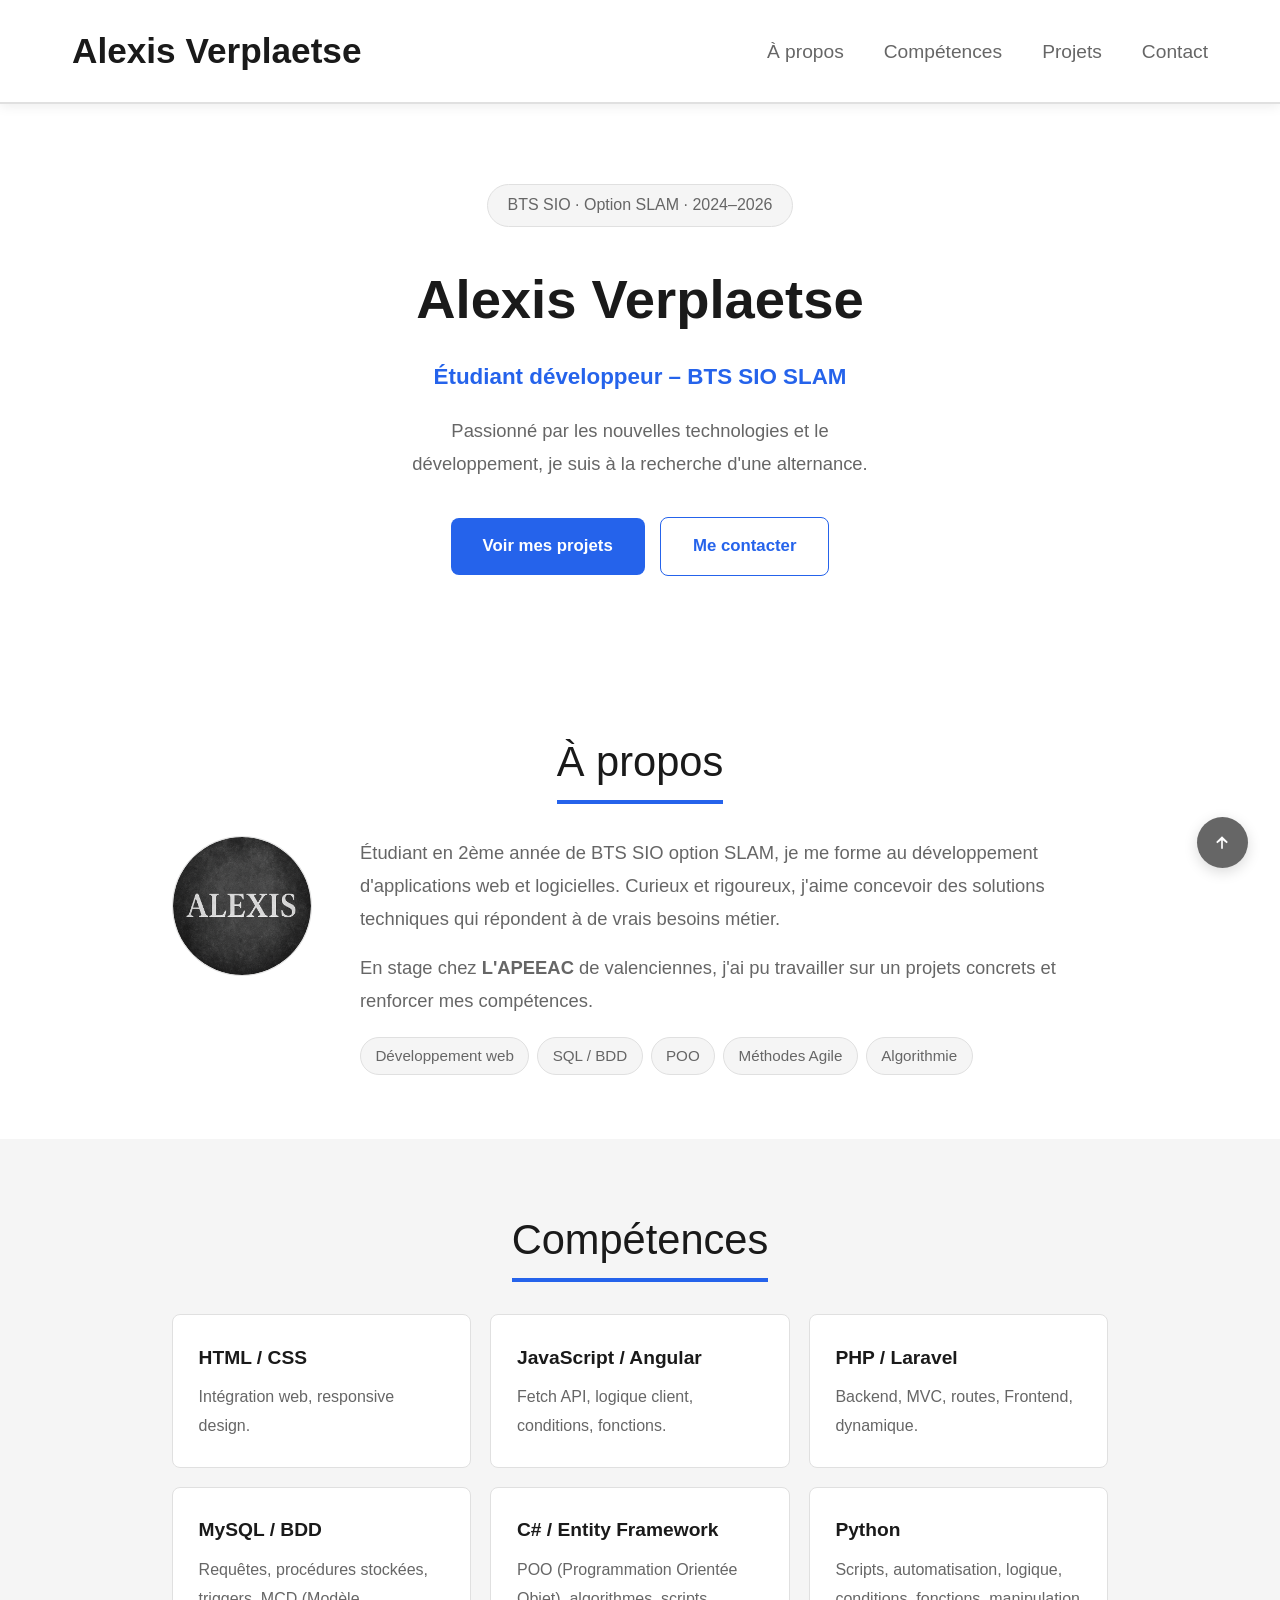
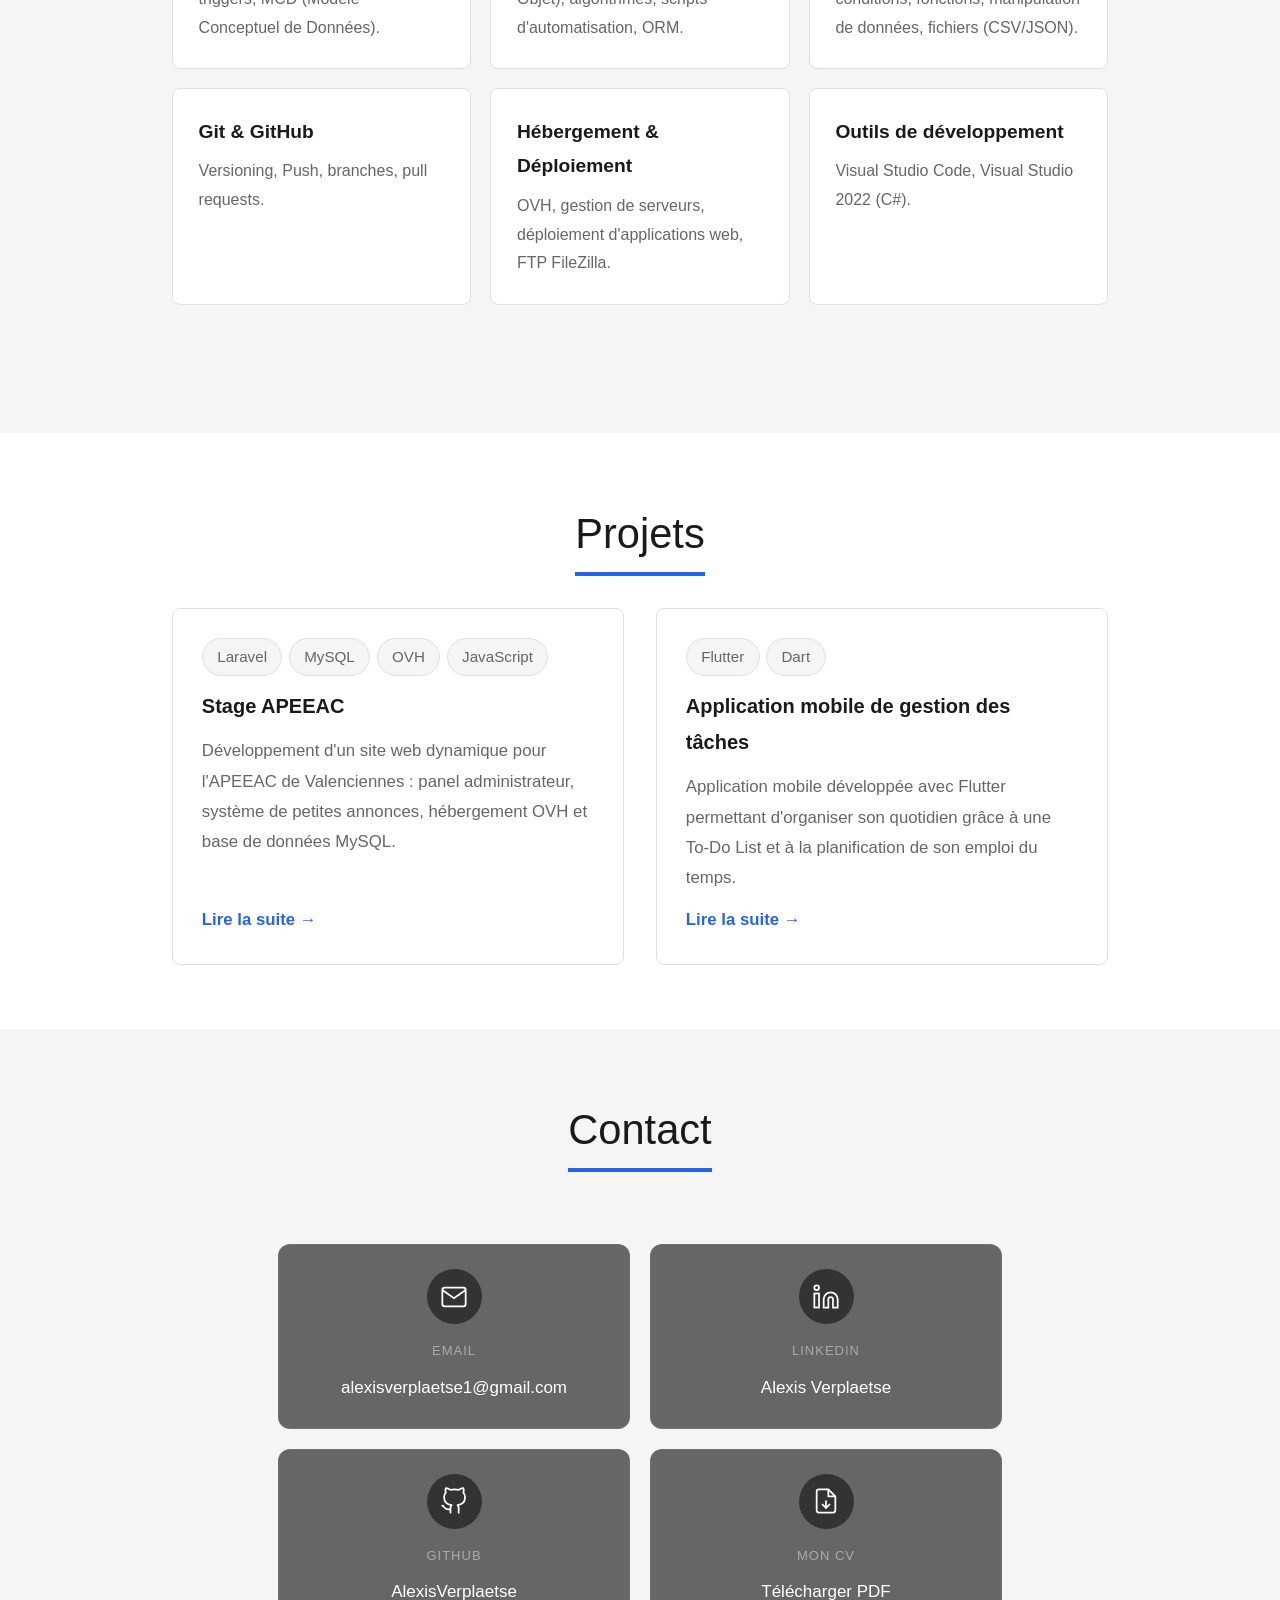
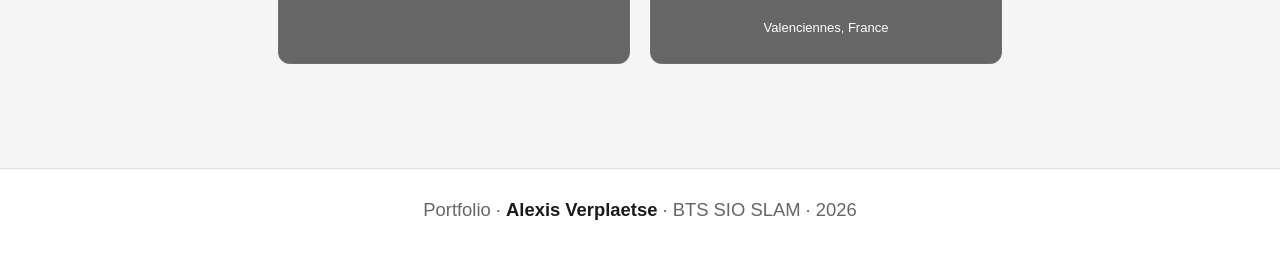
==== commit 2fd66b50: "supression des ap et ajout du projet perso flutter" ====
--- a/index.html
+++ b/index.html
@@ -128,38 +128,24 @@
     </div>
 
 
-    <div class="project-card">
-      <div class="project-tags">
-        <span class="tag">C#</span>
-        <span class="tag">Windows Forms</span>
-        <span class="tag">Entity Framework</span>
-      </div>
-      <h3>AP C#</h3>
-      <p>Application Windows Forms de gestion des congés avec deux rôles distincts : Praticien (dépôt de demandes) et Administrateur RH (validation / refus), reliée à une base de données via Entity Framework.</p>
-      <a class="link" onclick="openModal('modal3')">Lire la suite →</a>
-    </div>
-
-    <div class="project-card">
-      <div class="project-tags">
-        <span class="tag">Laravel</span>
-        <span class="tag">Blade</span>
-        <span class="tag">MySQL</span>
-      </div>
-      <h3>AP Laravel</h3>
-      <p>Application web de gestion des praticiens avec authentification administrateur, affichage de la liste des praticiens et recalcul automatique de leur salaire selon leur ancienneté.</p>
-      <a class="link" onclick="openModal('modal4')">Lire la suite →</a>
-    </div>
-
-    <div class="project-card">
-      <div class="project-tags">
-        <span class="tag">Flutter</span>
-        <span class="tag">Dart</span>
-        <span class="tag">MySQL</span>
-      </div>
-      <h3>AP Flutter</h3>
-      <p>Application mobile développée avec Flutter : inscription, connexion, consultation de la liste des praticiens et visualisation des avis (note + commentaire) stockés en base de données.</p>
-      <a class="link" onclick="openModal('modal5')">Lire la suite →</a>
-    </div>
+   <div class="project-card">
+  <div class="project-tags">
+    <span class="tag">Flutter</span>
+    <span class="tag">Dart</span>
+  </div>
+
+  <h3>Application mobile de gestion des tâches</h3>
+
+  <p>
+    Application mobile développée avec Flutter permettant d'organiser son quotidien grâce à une To-Do List et à la planification de son emploi du temps.
+  </p>
+
+<a class="link" onclick="openModal('modal2')">Lire la suite →</a>
+
+</div>
+
+
+    
 
   </div>
 </section>
@@ -368,305 +354,63 @@
   </div>
 </div>
 
-
-  
-
-<!-- Modal3 : Projet AP C# -->
-<div id="modal3" class="modal">
+<div id="modal2" class="modal">
   <div class="modal-content">
 
-    <span class="close" onclick="closeModal('modal3')">&times;</span>
-
-    <h2>AP – Gestion des Congés en C# / Windows Forms</h2>
-    <br><br>
-
-    <p>
-      Ce projet a été réalisé dans le cadre d'une activité pratique en deuxième année de BTS SIO.
-      <br><br>
-      L'objectif était de développer une application <strong>Windows Forms</strong> en <strong>C#</strong>
-      permettant de gérer les demandes de congés des praticiens.
-      <br>L'application distingue deux rôles : <strong>Praticien</strong> et <strong>Administrateur RH</strong>,
-      chacun disposant d'un espace dédié.
-    </p>
-
-    <p>
-      Ce projet m'a permis de mettre en pratique la <strong>programmation orientée objet</strong>,
-      la connexion à une base de données via <strong>Entity Framework</strong>,
-      ainsi que la conception d'une interface graphique avec <strong>Windows Forms</strong>.
-    </p>
-
-    <br>
-
-    <h3>Formulaire de connexion</h3>
-
-    <p>
-      L'accès à l'application est sécurisé par un formulaire d'authentification.
-      <br><br>
-      Selon le rôle de l'utilisateur connecté  <strong>Praticien</strong> ou <strong>Administrateur RH</strong> 
-      l'application redirige automatiquement vers l'interface correspondante.
-    </p>
-
-    <img src="image/Ap/csharp/Form_con.png" class="modal-image">
-
-    <br>
-
-    <h3>Espace Praticien – Demande de congé</h3>
-
-    <p>
-      Une fois connecté en tant que praticien, l'utilisateur peut soumettre une demande de congé
-      en sélectionnant une <strong>date de début</strong> et une <strong>date de fin</strong>.
-      <br><br>
-      Le nombre de jours de congés restants est affiché en temps réel,
-      permettant au praticien de suivre son solde disponible.
-    </p>
-
-    <img src="image/Ap/csharp/Demande_conger.PNG" class="modal-image">
-    <br>
-
-    <h3>Espace Administrateur RH – Validation des demandes</h3>
-
-    <p>
-      L'administrateur RH dispose d'une interface dédiée listant toutes les demandes de congés soumises par les praticiens.
-      <br><br>
-      Il peut <strong>valider</strong> ou <strong>refuser</strong> chaque demande directement depuis ce panneau,
-      ce qui met automatiquement à jour le solde de congés du praticien concerné.
-    </p>
-
-    <img src="image/Ap/csharp/visuel_demande_admin.PNG" class="modal-image">
-
-    <br>
-
-    <h3>Base de données des demandes</h3>
-
-    <p>
-      Chaque demande de congé est enregistrée en base de données avec les informations du praticien,
-      les dates demandées et le statut de la demande (en attente, validée, refusée).
-      <br><br>
-      La liaison entre l'application et la base de données est gérée via <strong>Entity Framework</strong>.
-    </p>
-
-    <img src="image/Ap/csharp/Bdd_demande.PNG" class="modal-image">
-
-    <br>
-
-    <h3>Compétences mobilisées</h3>
-
-    <p>
-      Ce projet m'a permis de consolider plusieurs compétences clés :
-      <strong>C#</strong>, <strong>POO</strong>, conception d'interfaces graphiques avec
-      <strong>Windows Forms</strong>, utilisation d' <strong>Entity Framework</strong>,
-      gestion des rôles utilisateurs et manipulation de données en base.
-      <br><br>
-      Il m'a confronté à une logique métier concrète : gérer des droits d'accès différenciés,
-      lier des actions utilisateur à des règles de gestion automatique, et assurer
-      la cohérence des données entre les deux interfaces.
-    </p>
-
-  </div>
+```
+<span class="close" onclick="closeModal('modal2')">&times;</span>
+
+<h2>Application mobile de gestion des tâches</h2>
+
+<p class="project-description">
+  <strong>Flutter / Dart — Projet personnel, 2026</strong>
+  <br><br>
+  Cette application mobile a été développée pour faciliter l'organisation du quotidien.
+  Elle permet de créer et gérer des tâches, mais également de planifier son emploi du temps.
+  Les données sont sauvegardées afin de conserver les informations de l'utilisateur.
+</p>
+
+<div class="project-screenshots">
+
+  <div class="screenshot-item">
+    <img src="image/flutter/p1.png" class="modal-image">
+    <p>
+      <strong>Choix du type de tâche</strong><br>
+      Sélection entre une tâche unique et une liste de tâches.
+    </p>
+  </div>
+
+  <div class="screenshot-item">
+    <img src="image/flutter/p2.png" class="modal-image">
+    <p>
+      <strong>Gestion des tâches</strong><br>
+      Interface permettant de consulter et organiser ses tâches.
+    </p>
+  </div>
+
+  <div class="screenshot-item">
+    <img src="image/flutter/p3.png" class="modal-image">
+    <p>
+      <strong>Planification de l'emploi du temps</strong><br>
+      Saisie des informations permettant d'organiser son emploi du temps.
+    </p>
+  </div>
+
+  <div class="screenshot-item">
+    <img src="image/flutter/p4.png" class="modal-image">
+    <p>
+      <strong>Emploi du temps final</strong><br>
+      Visualisation du planning généré à partir des informations saisies.
+    </p>
+  </div>
+
 </div>
-
- <!-- Modal4 : Projet AP Laravel -->
-  <div id="modal4" class="modal">
-    <div class="modal-content">
-
-      <span class="close" onclick="closeModal('modal4')">&times;</span>
-
-      <h2>AP – Gestion des Praticiens avec Laravel</h2>
-      <br><br>
-
-      <p>
-        Ce projet a été réalisé dans le cadre d'une activité pratique en deuxième année de BTS SIO.
-        <br><br>
-        L'objectif était de développer une application web avec le framework <strong>Laravel</strong>,
-        connectée à une base de données de praticiens, permettant à un administrateur de gérer
-        les informations des praticiens et de calculer automatiquement leur rémunération.
-      </p>
-
-      <p>
-        Ce projet m'a permis de prendre en main Laravel pour la première fois : routing, contrôleurs,
-        modèles Eloquent, vues Blade et gestion de l'authentification. Une expérience concrète du
-        développement full-stack avec un framework professionnel.
-      </p>
-
-      <br>
-
-      <h3>Connexion administrateur</h3>
-
-      <p>
-        L'accès à l'application est sécurisé : seul un administrateur authentifié peut consulter
-        et modifier les données des praticiens.
-        <br><br>
-        La gestion de l'authentification a été mise en place grâce au système intégré de Laravel.
-      </p>
-
-      <img src="image/Ap/Laravel/Con_laravel.png" class="modal-image">
-
-      <br>
-
-      <h3>Liste des praticiens</h3>
-
-      <p>
-        Une fois connecté, l'administrateur accède à la liste complète des praticiens
-        enregistrés dans la base de données.
-        <br><br>
-        Chaque entrée affiche les informations essentielles du praticien ainsi que son ancienneté.
-      </p>
-
-      <img src="image/Ap/Laravel/liste_laravel.png" class="modal-image">
-
-      <br>
-
-      <h3>Modification des années d'ancienneté</h3>
-
-      <p>
-        L'administrateur peut modifier les années d'ancienneté de chaque praticien directement
-        depuis l'interface.
-        <br><br>
-        Cette modification entraîne un <strong>recalcul automatique</strong> du salaire mensuel
-        et annuel du praticien, selon les règles métier définies.
-      </p>
-
-      <img src="image/Ap/Laravel/pers_laravel.png" class="modal-image">
-
-      <br>
-
-      <h3>Démonstration</h3>
-
-      <p>
-        Voici une démonstration complète du fonctionnement de l'application,
-        de la connexion administrateur jusqu'à la mise à jour des données d'un praticien.
-      </p>
-
-      <video autoplay loop muted playsinline>
-        <source src="image/gif/AP_laravel.mp4" type="video/mp4">
-        Ton navigateur ne supporte pas la vidéo.
-      </video>
-
-      <br>
-
-      <h3>Compétences mobilisées</h3>
-
-      <p>
-        Ce projet m'a permis d'acquérir de nombreuses compétences en développement web moderne :
-        prise en main du framework <strong>Laravel</strong>, structuration d'une application MVC,
-        création de vues dynamiques avec <strong>Blade</strong>.
-        <br><br>
-        Il m'a également confronté à une logique métier concrète : lier des données à des règles
-        de calcul automatique, ce qui m'a appris à penser l'architecture d'une application
-        au-delà du simple affichage.
-      </p>
-
-    </div>
-  </div>
-
-   <!-- Modal5 : Projet AP Flutter -->
-<div id="modal5" class="modal">
-  <div class="modal-content">
-
-    <span class="close" onclick="closeModal('modal5')">&times;</span>
-
-    <h2>AP – Application Mobile de Gestion des Praticiens avec Flutter</h2>
-    <br><br>
-
-    <p>
-      Ce projet a été réalisé dans le cadre d'une activité pratique en deuxième année de BTS SIO.
-      <br><br>
-      L'objectif était de développer une <strong>application mobile</strong> avec le framework <strong>Flutter</strong>,
-      connectée à la même base de données que les autres activités pratiques.
-      <br>L'application permet aux utilisateurs de s'inscrire, de se connecter, de consulter
-      la liste des praticiens ainsi que les avis associés à chacun d'eux.
-    </p>
-
-    <p>
-      Ce projet m'a permis de découvrir le développement mobile multiplateforme avec Flutter,
-      la gestion de l'authentification côté client, ainsi que l'affichage dynamique
-      de données issues d'une base partagée.
-    </p>
-
-    <br>
-
-    <h3>Formulaire d'inscription</h3>
-
-    <p>
-      L'application propose un formulaire d'inscription permettant à un nouvel utilisateur
-      de créer son compte en renseignant ses informations personnelles.
-      <br><br>
-      Les données saisies sont enregistrées directement dans la base de données partagée
-      avec les autres activités pratiques.
-    </p>
-
-    <img src="image/Ap/flutter/Inscription.PNG" class="modal-image">
-
-    <br>
-
-    <h3>Formulaire de connexion</h3>
-
-    <p>
-      Un formulaire de connexion sécurisé permet à l'utilisateur d'accéder à son espace personnel.
-      <br><br>
-      Seuls les comptes enregistrés en base de données peuvent se connecter et accéder
-      aux fonctionnalités de l'application.
-    </p>
-
-    <img src="image/Ap/flutter/Connexion.PNG" class="modal-image">
-
-    <br>
-
-    <h3>Liste des praticiens</h3>
-
-    <p>
-      Une fois connecté, l'utilisateur accède à la liste complète des praticiens
-      disponibles, récupérée dynamiquement depuis la base de données.
-      <br><br>
-      Chaque praticien est affiché avec ses informations essentielles,
-      et il est possible de consulter les avis qui lui sont associés.
-    </p>
-
-    <img src="image/Ap/flutter/Liste_practicien.PNG" class="modal-image">
-
-    <br>
-
-    <h3>Visualisation des avis</h3>
-
-    <p>
-      L'application affiche les avis associés à chaque praticien, récupérés
-      directement depuis la base de données.
-      <br><br>
-      Chaque avis se compose d'une <strong>note</strong> (sous forme d'étoiles) et d'un
-      <strong>commentaire</strong>, affiché à la manière d'un fil de retours clients —
-      par exemple : <em>★★★★★ – "Service rapide et efficace"</em>.
-      <br><br>
-      L'application se limite à la <strong>consultation</strong> des avis : il n'est pas possible
-      d'en soumettre depuis l'interface mobile. Les avis sont ajoutés directement
-      en base de données pour le moment.
-    </p>
-
-    <img src="image/Ap/flutter/Avis_flutter.PNG" class="modal-image">
-
-    <br>
-
-    <h3>Insertion des avis en base</h3>
-
-    <p>
-      Visuel de la base de données montrant les avis associés à chaque praticien, avec les notes et commentaires correspondants.
-    </p>
-
-    <img src="image/Ap/flutter/BDD_notation.PNG" class="modal-image">
-
-    <br>
-
-    <h3>Compétences mobilisées</h3>
-
-    <p>
-      Ce projet m'a permis de découvrir le développement mobile avec <strong>Flutter</strong>
-      et le langage <strong>Dart</strong>, la gestion de l'authentification et des sessions utilisateur,
-      ainsi que la conception d'une interface mobile intuitive et réactive.
-      <br><br>
-      Il m'a également confronté à une logique de partage de données entre plusieurs applications
-      distinctes via une base commune, ce qui m'a appris à concevoir des systèmes cohérents.
-    </p>
-
-  </div>
+```
+
+  </div>
+</div>
+
+
 </div>
   <!-- Fin des modal -->
 
